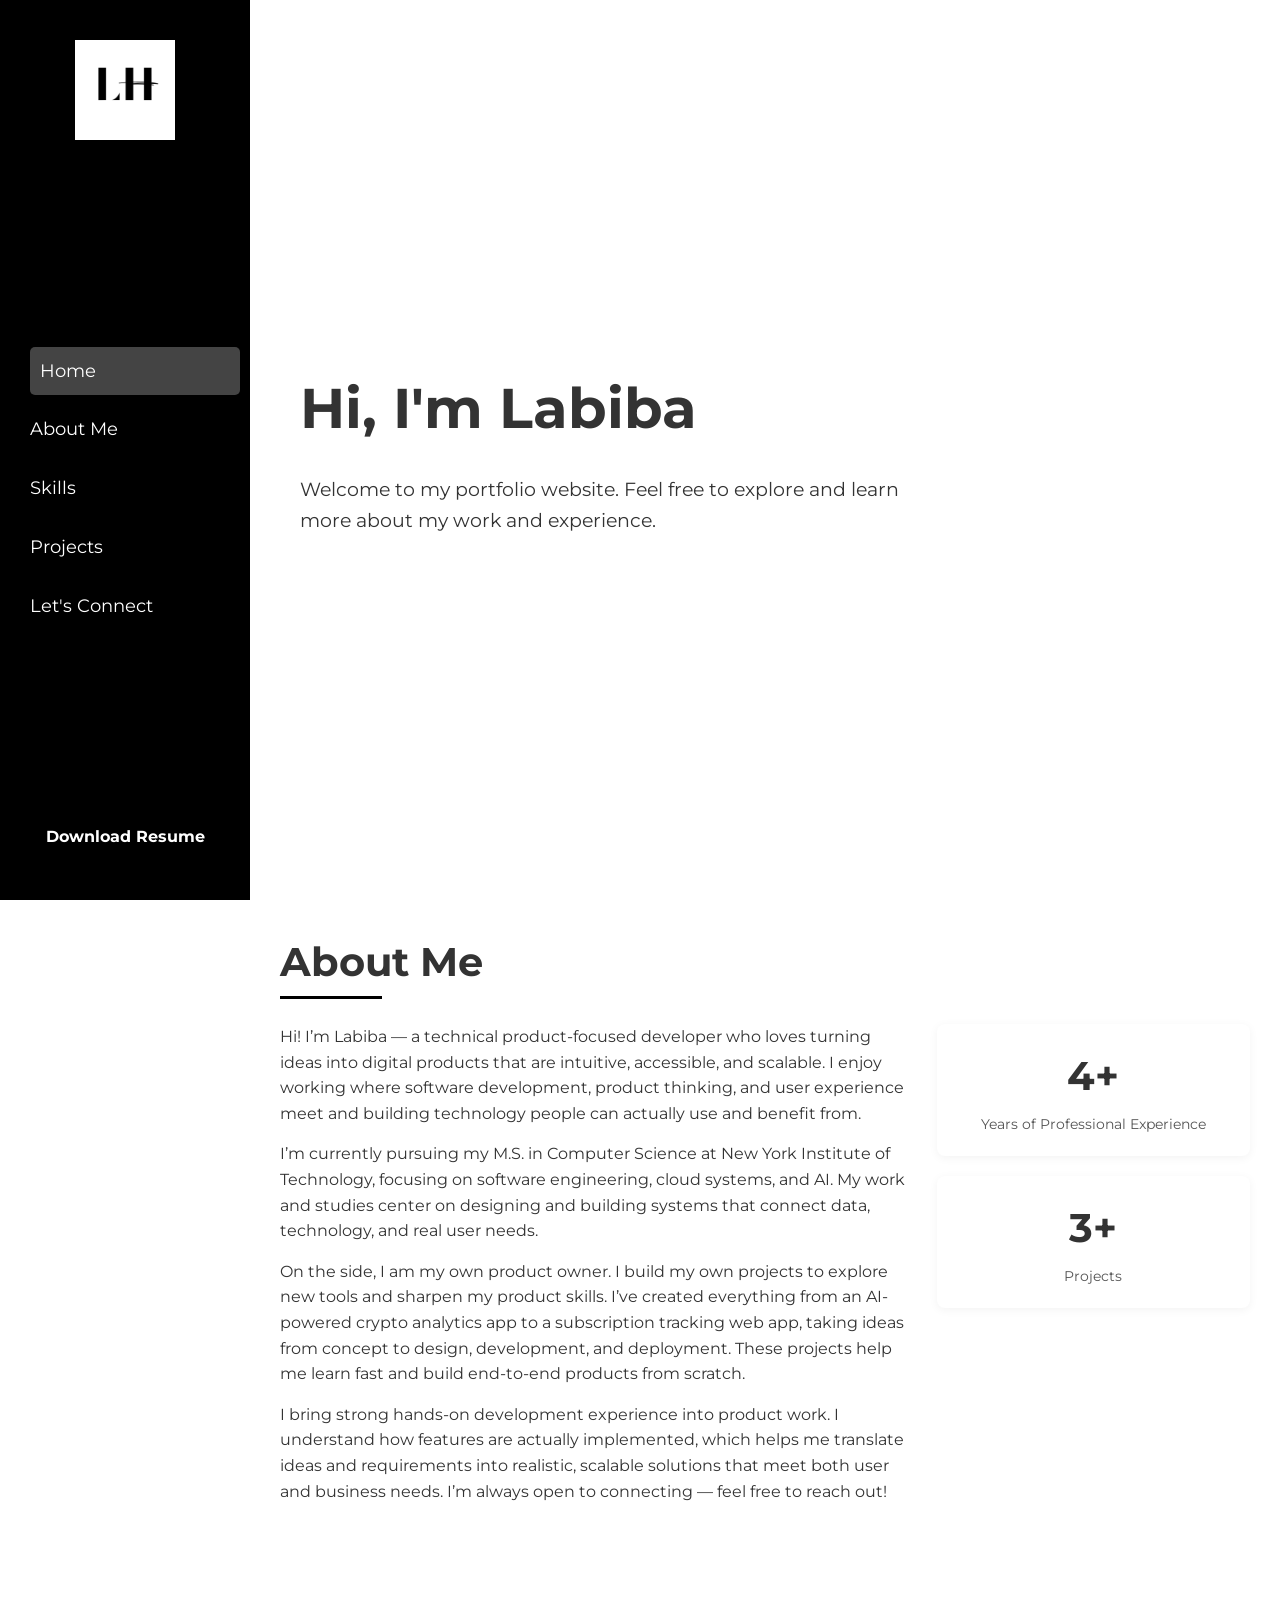
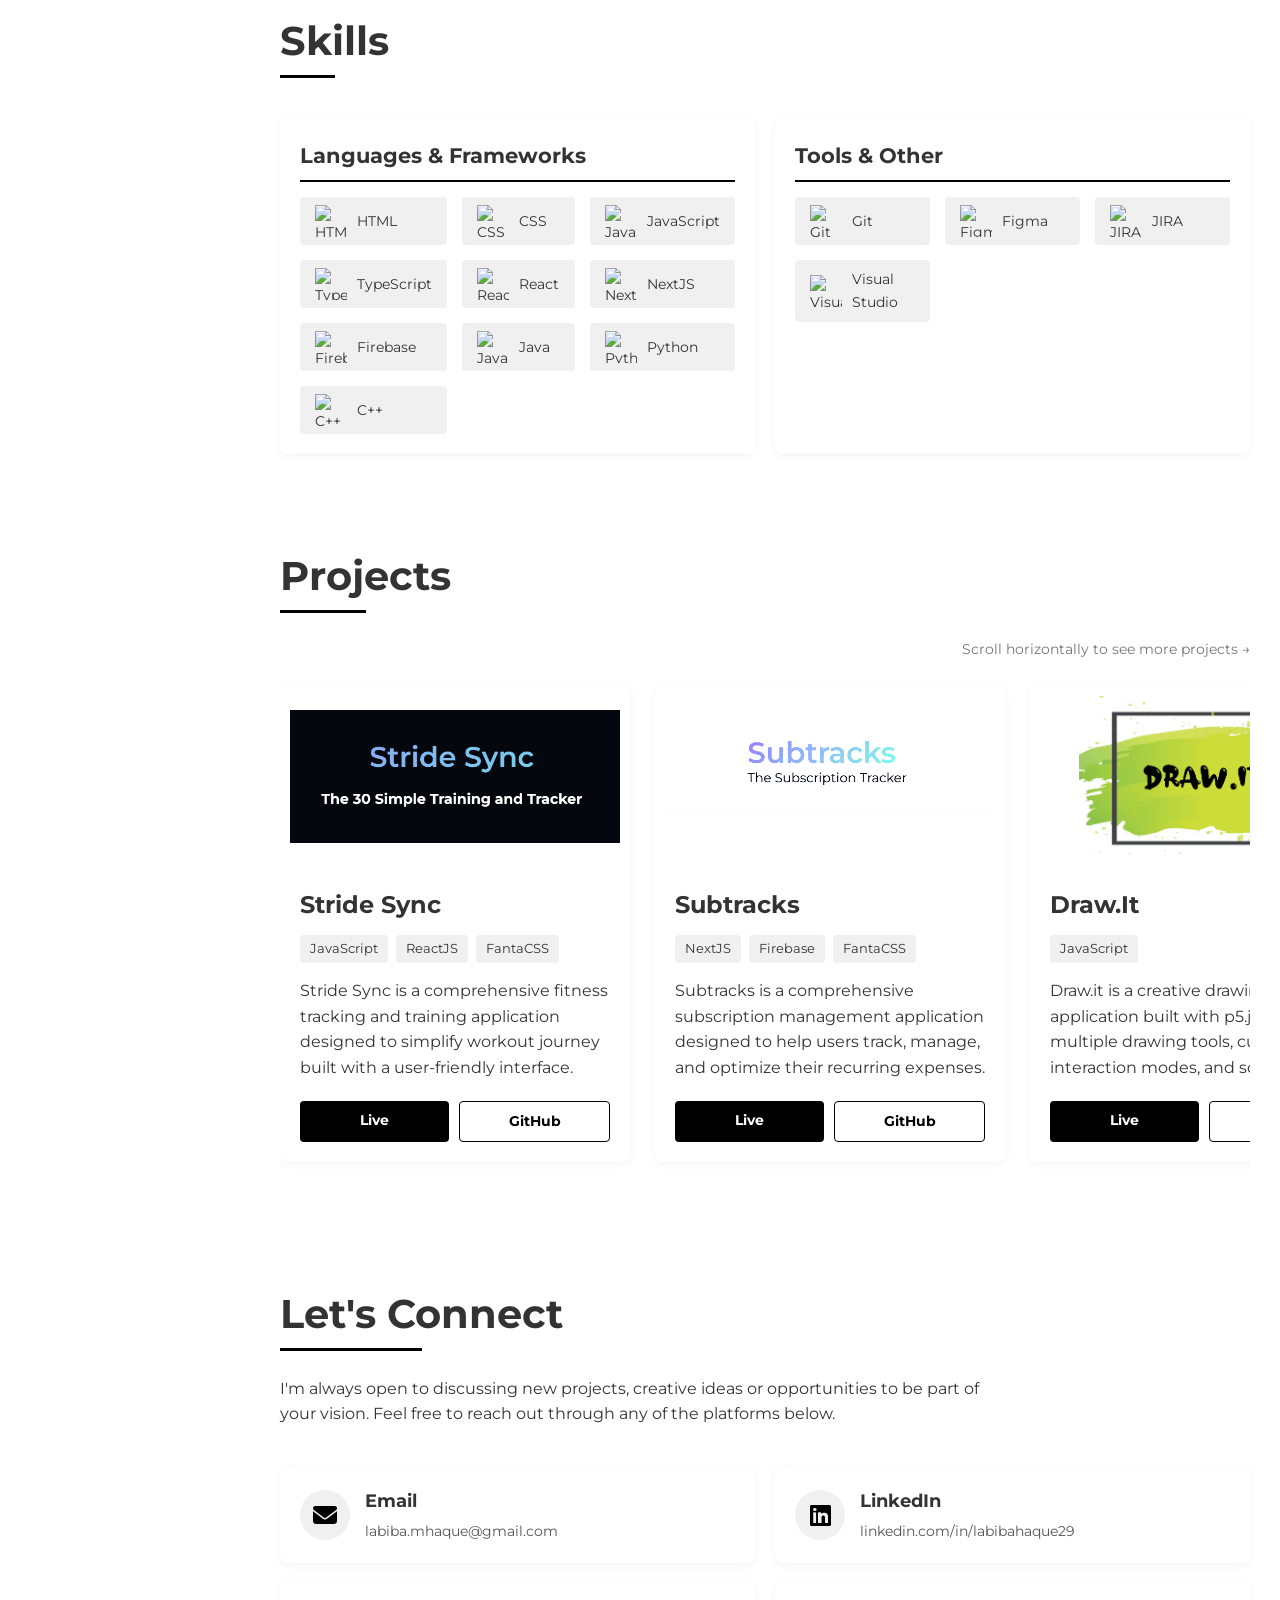
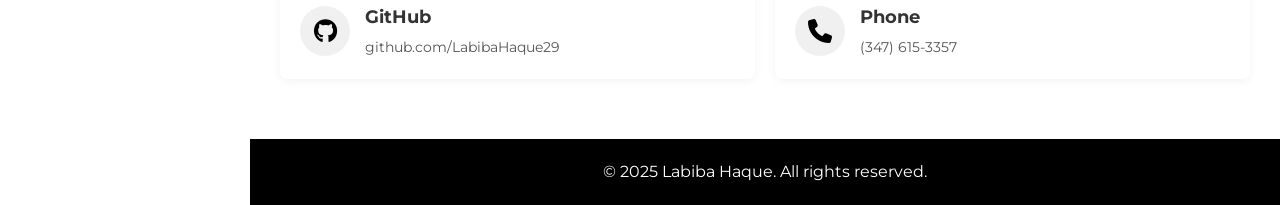
==== index.html @ 918498fb "Updated the resume, and about me section" ====
<!DOCTYPE html>
<html lang="en">
<head>
    <meta charset="UTF-8">
    <meta name="viewport" content="width=device-width, initial-scale=1.0">
    <title>Labiba Haque - Portfolio</title>
    <link rel="icon" href="public/L.png" type="image/x-icon">
    <link rel="stylesheet" href="style.css">
    <link rel="stylesheet" href="https://cdnjs.cloudflare.com/ajax/libs/font-awesome/6.4.0/css/all.min.css">
</head>
<body>
    

    <div class="menu-toggle">
        <i class="fas fa-bars"></i>
    </div>

<!-- Navbar -->

    <nav class="sidebar">
        <div class="logo-container">
        <a href="#home" class="active">
        <img src="public/L.png" alt="Labiba Haque Logo" class="logo"></a>
    </div>
        <ul class="nav-links">
            <li><a href="#home" class="active">Home</a></li>
            <li><a href="#about">About Me</a></li>
            <li><a href="#skills">Skills</a></li>
            <li><a href="#projects">Projects</a></li>
            <li><a href="#connect">Let's Connect</a></li>
        </ul>
        <div class="resume-download sidebar-download">
            <a href="/public/Labiba_Haque(4+years).pdf" class="download-button" download>Download Resume</a>
        </div>
    </nav>
    
    <div class="main-content">
        <section id="home" class="welcome-section">
            <h1 id="welcome-text">Hi, I'm Labiba</h1>
            <p>Welcome to my portfolio website. Feel free to explore and learn more about my work and experience.</p>
        </section>
        
<!-- About me -->

        <section id="about" class="content-section">
            <h2>About Me</h2>
            <div class="about-container">
                <div class="about-text">
                    <p>Hi! I’m Labiba — a technical product-focused developer who loves turning ideas into digital products that are intuitive, accessible, and scalable. I enjoy working where software development, product thinking, and user experience meet and building technology people can actually use and benefit from.</p>
                    
                    <p>I’m currently pursuing my M.S. in Computer Science at New York Institute of Technology, focusing on software engineering, cloud systems, and AI. My work and studies center on designing and building systems that connect data, technology, and real user needs.</p>
                    
                    <p>On the side, I am my own product owner. I build my own projects to explore new tools and sharpen my product skills. I’ve created everything from an AI-powered crypto analytics app to a subscription tracking web app, taking ideas from concept to design, development, and deployment. These projects help me learn fast and build end-to-end products from scratch.</p>
                    
                    <p>I bring strong hands-on development experience into product work. I understand how features are actually implemented, which helps me translate ideas and requirements into realistic, scalable solutions that meet both user and business needs. I’m always open to connecting — feel free to reach out!</p>
                </div>
                <div class="about-highlights">
                    <div class="highlight-item">
                        <div class="highlight-number">4+</div>
                        <div class="highlight-text">Years of Professional Experience</div>
                    </div>

                    <div class="highlight-item">
                        <div class="highlight-number">3+</div>
                        <div class="highlight-text">Projects</div>
                    </div>
                </div>
            </div>
        </section>

<!-- Skills -->

        <section id="skills" class="content-section">
                <h2>Skills</h2>
                <div class="skills-container">
                <div class="skills-grid">
                        <div class="skill-category">
                            <h3>Languages & Frameworks</h3>
                            <ul class="skills-list"></ul>
                        </div>

                        <div class="skill-category">
                            <h3>Tools & Other</h3>
                            <ul class="skills-list"></ul>
                        </div>
                </div>
                </div>
        </section>


<!-- Projects -->


        <section id="projects" class="content-section">
            <h2>Projects</h2>
            <div class="project-scroll-hint">Scroll horizontally to see more projects →</div>
            <div class="projects-grid">



                <!-- Stride Sync -->
                <div class="project-card">
                    <div class="project-image">
                        <img src="public/stridesynclogo.png" alt="Stride Sync project thumbnail">
                    </div>
                    <div class="project-content">
                        <h3 class="project-title">Stride Sync</h3>
                        <div class="tech-list">
                            <span class="tech-tag">JavaScript</span>
                            <span class="tech-tag">ReactJS</span>
                            <span class="tech-tag">FantaCSS</span>
                        </div>
                        <p class="project-description">Stride Sync is a comprehensive fitness tracking and training application designed to simplify workout journey built with a user-friendly interface.</p>
                        <div class="project-links">
                            <a href="https://stridesync.netlify.app" target="_blank" class="btn btn-primary">Live</a>
                            <a href="https://github.com/LabibaHaque29/Stride-Sync" target="_blank" class="btn btn-secondary">GitHub</a>
                        </div>
                    </div>
                </div>

                <!-- Expenny -->
                <div class="project-card">
                    <div class="project-image">
                        <img src="public/subtracks.png" alt="Subtracks project thumbnail">
                    </div>
                    <div class="project-content">
                       
                        <h3 class="project-title">Subtracks</h3>
                        <div class="tech-list">
                            <span class="tech-tag">NextJS</span>
                            <span class="tech-tag">Firebase</span>
                            <span class="tech-tag">FantaCSS</span>
                        </div>
                        <p class="project-description">Subtracks is a comprehensive subscription management application designed to help users track, manage, and optimize their recurring expenses. </p>
                        <div class="project-links">
                            <a href="https://subtracks.netlify.app" target="_blank" class="btn btn-primary">Live</a>
                            <a href="https://github.com/LabibaHaque29/Subtracks" target="_blank" class="btn btn-secondary">GitHub</a>
                        </div>
                    </div>
                </div>


                <!-- Draw It -->

                <div class="project-card">
                    <div class="project-image">
                        <img src="public/drawit.png" alt="Draw.it project thumbnail">
                    </div>
                    <div class="project-content">
                        <h3 class="project-title">Draw.It</h3>
                        <div class="tech-list">
                            <span class="tech-tag">JavaScript</span>
                        </div>
                        <p class="project-description">Draw.it is a creative drawing application built with p5.js. It features multiple drawing tools, custom interaction modes, and sound effects.</p>
                        <div class="project-links">
                            <a href="https://drawit01.netlify.app" target="_blank" class="btn btn-primary">Live</a>
                            <a href="https://github.com/LabibaHaque29/Drawit" target="_blank" class="btn btn-secondary">GitHub</a>
                        </div>
                    </div>
                </div>

            </div>
        </section>
        
<!-- Let's Connect -->
        
        <section id="connect" class="content-section">
            <h2>Let's Connect</h2>
            <div class="connect-container">
                <div class="connect-text">
                    <p>I'm always open to discussing new projects, creative ideas or opportunities to be part of your vision. Feel free to reach out through any of the platforms below.</p>
                </div>
                <div class="connect-grid">
                    <a href="mailto:labiba.mhaque@gmail.com" class="connect-card">
                        <div class="connect-icon"><i class="fas fa-envelope"></i></div>
                        <div class="connect-info">
                            <h3>Email</h3>
                            <p>labiba.mhaque@gmail.com</p>
                        </div>
                    </a>
                    <a href="https://www.linkedin.com/in/labibahaque29/" target="_blank" class="connect-card">
                        <div class="connect-icon"><i class="fab fa-linkedin"></i></div>
                        <div class="connect-info">
                            <h3>LinkedIn</h3>
                            <p>linkedin.com/in/labibahaque29</p>
                        </div>
                    </a>
                    <a href="https://github.com/LabibaHaque29" target="_blank" class="connect-card">
                        <div class="connect-icon"><i class="fab fa-github"></i></div>
                        <div class="connect-info">
                            <h3>GitHub</h3>
                            <p>github.com/LabibaHaque29</p>
                        </div>
                    </a>
                    <a href="tel:+3476153357" class="connect-card">
                        <div class="connect-icon"><i class="fas fa-phone"></i></div>
                        <div class="connect-info">
                            <h3>Phone</h3>
                            <p>(347) 615-3357</p>
                        </div>
                    </a>
                </div>
            </div>
        </section>

<!-- Footer -->

        <footer class="footer">
            <p>&copy; 2025 Labiba Haque. All rights reserved.</p>
        </footer>
    </div>

    <script src="script.js"></script>
    <script src="skills.js"></script>
   

</body>
</html>
---- style.css ----
@import url('https://fonts.googleapis.com/css2?family=Montserrat:ital,wght@0,100..900;1,100..900&family=Open+Sans:ital,wght@0,300..800;1,300..800&display=swap');
* {
    margin: 0;
    padding: 0;
    box-sizing: border-box;
    font-family: Montserrat, sans-serif;
}

:root {
    --primary-color: #000;
    --accent-color: #444;
    --text-color: #333;
    --light-gray: #f0f0f0;
    --box-shadow: 0 2px 10px rgba(0, 0, 0, 0.05);
    --transition: all 0.3s ease;
    --border-radius: 8px;
    --section-padding: 30px;
    --card-padding: 20px;
}

.logo-container {
    display: flex;
    justify-content: center;
    padding: 20px 0;
}

.logo {
    max-width: 100px;
    height: auto;
}

body {
    display: flex;
    overflow-x: hidden;
    color: var(--text-color);
    line-height: 1.6;
}

.menu-toggle {
    position: fixed;
    top: 20px;
    right: 20px;
    font-size: 24px;
    background: var(--primary-color);
    color: white;
    width: 40px;
    height: 40px;
    border-radius: 50%;
    display: flex;
    align-items: center;
    justify-content: center;
    cursor: pointer;
    z-index: 1001;
    display: none;
}

.sidebar {
    width: 250px;
    height: 100vh;
    background-color: var(--primary-color);
    color: white;
    position: fixed;
    top: 0;
    left: 0;
    padding: 20px;
    z-index: 1000;
    transition: transform 0.3s ease;
    display: flex;
    flex-direction: column;
    justify-content: space-between;
}

.sidebar-download {
    margin-top: auto;
    padding: 20px 0;
}

.nav-links {
    list-style: none;
    margin-top: 50px;
}

.nav-links li {
    margin-bottom: 10px;
}

.nav-links a {
    color: white;
    text-decoration: none !important;
    font-size: 18px;
    display: block;
    padding: 10px;
    border-radius: 5px;
    transition: var(--transition);
}

.nav-links a:hover,
.nav-links a.active {
    background-color: var(--accent-color);
    transform: translateX(10px);
}

.main-content {
    margin-left: 250px;
    width: calc(100% - 250px);
    transition: margin-left 0.3s ease, width 0.3s ease;
}

.welcome-section {
    min-height: 100vh;
    display: flex;
    flex-direction: column;
    justify-content: center;
    padding: 0 50px;
}

.welcome-section h1 {
    font-size: 3.5rem;
    margin-bottom: 20px;
    opacity: 0;
    transform: translateY(20px);
    animation: fadeInUp 1s ease forwards;
}

.welcome-section p {
    font-size: 1.2rem;
    line-height: 1.6;
    opacity: 0;
    transform: translateY(20px);
    animation: fadeInUp 1s ease forwards 0.3s;
    max-width: 600px;
}

.content-section {
    min-height: auto;
    padding: var(--section-padding);
    margin-bottom: 30px;
}

.content-section h2 {
    font-size: 2.5rem;
    margin-bottom: 30px;
    position: relative;
    display: inline-block;
}

.content-section h2:after {
    content: '';
    position: absolute;
    width: 50%;
    height: 3px;
    background-color: var(--primary-color);
    bottom: -5px;
    left: 0;
}

/* Skills Section */
.skills-container {
    margin-top: 1rem;
}

.skills-grid {
    display: grid;
    grid-template-columns: repeat(2, 1fr);
    gap: 20px;
}

.skill-category {
    background-color: white;
    border-radius: var(--border-radius);
    box-shadow: var(--box-shadow);
    padding: var(--card-padding);
}

.skill-category h3 {
    font-size: 1.3rem;
    margin-bottom: 15px;
    border-bottom: 2px solid var(--primary-color);
    padding-bottom: 8px;
}

.skills-list {
    list-style: none;
    display: flex;
    flex-wrap: wrap;
    gap: 10px;
}

.skills-list li {
    padding: 8px 15px;
    background-color: var(--light-gray);
    border-radius: 4px;
    font-size: 0.9rem;
    transition: var(--transition);
}

.skills-list li:hover {
    background-color: #e0e0e0;
    transform: translateY(-2px);
}

/* About Section */
.about-container {
    display: flex;
    gap: 30px;
}

.about-text {
    flex: 2;
}

.about-text p {
    margin-bottom: 15px;
}

.about-highlights {
    flex: 1;
    display: flex;
    flex-direction: column;
    gap: 20px;
}

.highlight-item {
    background-color: white;
    border-radius: var(--border-radius);
    padding: 20px;
    text-align: center;
    box-shadow: var(--box-shadow);
    transition: var(--transition);
}

.highlight-item:hover {
    transform: translateY(-5px);
}

.highlight-number {
    font-size: 2.5rem;
    font-weight: bold;
    margin-bottom: 5px;
}

.highlight-text {
    font-size: 0.9rem;
    color: #555;
}

/* Projects Section */

.project-scroll-hint {
    margin-bottom: 15px;
    font-size: 0.9rem;
    color: #777;
    text-align: right;
}

.projects-grid {
    display: flex;
    flex-direction: row;
    gap: 25px;
    overflow-x: auto;
    padding: 10px 0 30px 0;
    scroll-padding: 20px;
    scroll-snap-type: x mandatory;
    -webkit-overflow-scrolling: touch;
}

.projects-grid::-webkit-scrollbar {
    height: 8px;
}

.projects-grid::-webkit-scrollbar-thumb {
    background-color: rgba(0, 0, 0, 0.2);
    border-radius: 10px;
}

.projects-grid::-webkit-scrollbar-track {
    background: rgba(0, 0, 0, 0.05);
}

.project-card {
    flex: 0 0 350px;
    min-width: 350px;
    display: flex;
    flex-direction: column;
    background-color: white;
    border-radius: var(--border-radius);
    overflow: hidden;
    box-shadow: var(--box-shadow);
    transition: var(--transition);
    scroll-snap-align: start;
}

.project-card:hover {
    transform: translateY(-5px);
    box-shadow: 0 5px 15px rgba(0, 0, 0, 0.1);
}

.project-image {
    width: 100%;
    height: 180px;
    overflow: hidden;
}

.project-image img {
    width: 100%;
    height: 100%;
    object-fit: contain;
    background-color: #ffffff;
    transition: var(--transition);
    padding: 10px;
}

.project-card:hover .project-image img {
    transform: scale(1.05);
}

.project-content {
    padding: 20px;
    display: flex;
    flex-direction: column;
    flex-grow: 1;
}

.project-date {
    font-size: 0.8rem;
    color: #777;
    margin-bottom: 10px;
}

.project-title {
    font-size: 1.5rem;
    margin-bottom: 10px;
}

.tech-list {
    display: flex;
    flex-wrap: wrap;
    gap: 8px;
    margin-bottom: 15px;
}

.tech-tag {
    padding: 4px 10px;
    background-color: var(--light-gray);
    border-radius: 4px;
    font-size: 0.8rem;
}

.project-description {
    margin-bottom: 20px;
    flex-grow: 1;
}

.project-links {
    display: flex;
    gap: 10px;
    margin-top: auto;
}

.btn {
    padding: 8px 15px;
    border-radius: 4px;
    text-decoration: none;
    font-weight: bold;
    font-size: 0.9rem;
    transition: var(--transition);
    text-align: center;
    flex: 1;
}

.btn-primary {
    background-color: var(--primary-color);
    color: white;
}

.btn-primary:hover {
    background-color: #333;
}

.btn-secondary {
    background-color: transparent;
    color: var(--primary-color);
    border: 1px solid var(--primary-color);
}

.btn-secondary:hover {
    background-color: var(--light-gray);
}

/*Resume Download*/

.resume-download {
    text-align: center;
    margin-top: 25px;
}

.download-button {
    display: inline-block;
    background-color: var(--primary-color);
    color: white;
    padding: 10px 20px;
    border-radius: 4px;
    text-decoration: none;
    font-weight: bold;
    transition: var(--transition);
}

.download-button:hover {
    background-color: #333;
    transform: translateY(-2px);
}

/* Connect Section */

.connect-container {
    display: flex;
    flex-direction: column;
    gap: 30px;
}

.connect-text {
    max-width: 700px;
    margin-bottom: 10px;
}

.connect-grid {
    display: grid;
    grid-template-columns: repeat(2, 1fr);
    gap: 20px;
}

.connect-card {
    display: flex;
    align-items: center;
    background-color: white;
    border-radius: var(--border-radius);
    padding: 20px;
    box-shadow: var(--box-shadow);
    transition: var(--transition);
    text-decoration: none;
    color: var(--text-color);
}

.connect-card:hover {
    transform: translateY(-5px);
    box-shadow: 0 5px 15px rgba(0, 0, 0, 0.1);
}

.connect-icon {
    width: 50px;
    height: 50px;
    background-color: var(--light-gray);
    border-radius: 50%;
    display: flex;
    align-items: center;
    justify-content: center;
    margin-right: 15px;
    font-size: 1.5rem;
    color: var(--primary-color);
}

.connect-info h3 {
    font-size: 1.1rem;
    margin-bottom: 5px;
}

.connect-info p {
    font-size: 0.9rem;
    color: #555;
}

/* Footer */
.footer {
    background-color: var(--primary-color);
    color: white;
    text-align: center;
    padding: 20px;
    margin-top: 20px;
}

/* Mobile version styles */
.mobile-only {
    display: none;
}

@keyframes fadeInUp {
    to {
        opacity: 1;
        transform: translateY(0);
    }
}

/* Media Queries */
@media screen and (max-width: 1024px) {
    .welcome-section h1 {
        font-size: 3rem;
    }

    .project-card {
        flex: 0 0 300px;
        min-width: 300px;
    }
}

@media screen and (max-width: 768px) {
    .menu-toggle {
        display: flex;
    }

    .sidebar {
        transform: translateX(-100%);
        width: 100%;
        height: auto;
        position: fixed;
        top: 0;
        left: 0;
        padding: 15px;
        box-shadow: 0 2px 10px rgba(0, 0, 0, 0.1);
    }

    .sidebar.active {
        transform: translateX(0);
    }

    .nav-links {
        display: flex;
        flex-direction: column;
        align-items: center;
        margin-top: 20px;
    }

    .nav-links li {
        margin-bottom: 10px;
        width: 100%;
        text-align: center;
    }

    .main-content {
        margin-left: 0;
        width: 100%;
        padding: 15px;
        padding-top: 60px;
        /* Space for the toggle button */
    }

    .content-section {
        padding: 20px 15px;
    }

    .welcome-section {
        padding: 20px;
    }

    .welcome-section h1 {
        font-size: 2.5rem;
    }

    .content-section h2 {
        font-size: 2rem;
    }

    .about-container {
        flex-direction: column;
    }

    .about-highlights {
        flex-direction: row;
    }

    .skills-grid {
        grid-template-columns: 1fr;
    }

    .project-card {
        flex: 0 0 280px;
        min-width: 280px;
    }

    .mobile-only {
        display: block;
    }

    .sidebar-download {
        display: none;
    }

    .resume-item-header {
        flex-direction: column;
    }

    .resume-item-location {
        margin-top: 5px;
    }

    .connect-grid {
        grid-template-columns: 1fr;
    }
}

/* Skills Section Styling */
.skills-list {
  display: grid;
  grid-template-columns: repeat(3, 1fr);
  gap: 15px;
  padding: 0;
  margin: 0;
  list-style: none;
}

.skill-item {
  display: flex;
  align-items: center;
  padding: 12px;
  background-color: #f5f5f5;
  border-radius: 8px;
  transition: all 0.3s ease;
}

.skill-item:hover {
  transform: translateY(-2px);
  box-shadow: 0 4px 8px rgba(0,0,0,0.1);
}

.skill-icon {
  width: 32px;
  height: 32px;
  margin-right: 10px;
}

@media (max-width: 768px) {
  .skills-list {
    grid-template-columns: repeat(2, 1fr);
  }
}

@media (max-width: 480px) {
  .skills-list {
    grid-template-columns: 1fr;
  }
}

@media screen and (max-width: 480px) {
    .welcome-section h1 {
        font-size: 2rem;
    }

    .content-section h2 {
        font-size: 1.8rem;
    }

    .project-card {
        flex: 0 0 260px;
        min-width: 260px;
    }

    .resume-container {
        padding: 15px;
    }

    .resume-header h3 {
        font-size: 1.5rem;
    }

    .contact-info {
        flex-direction: column;
        gap: 8px;
    }
}
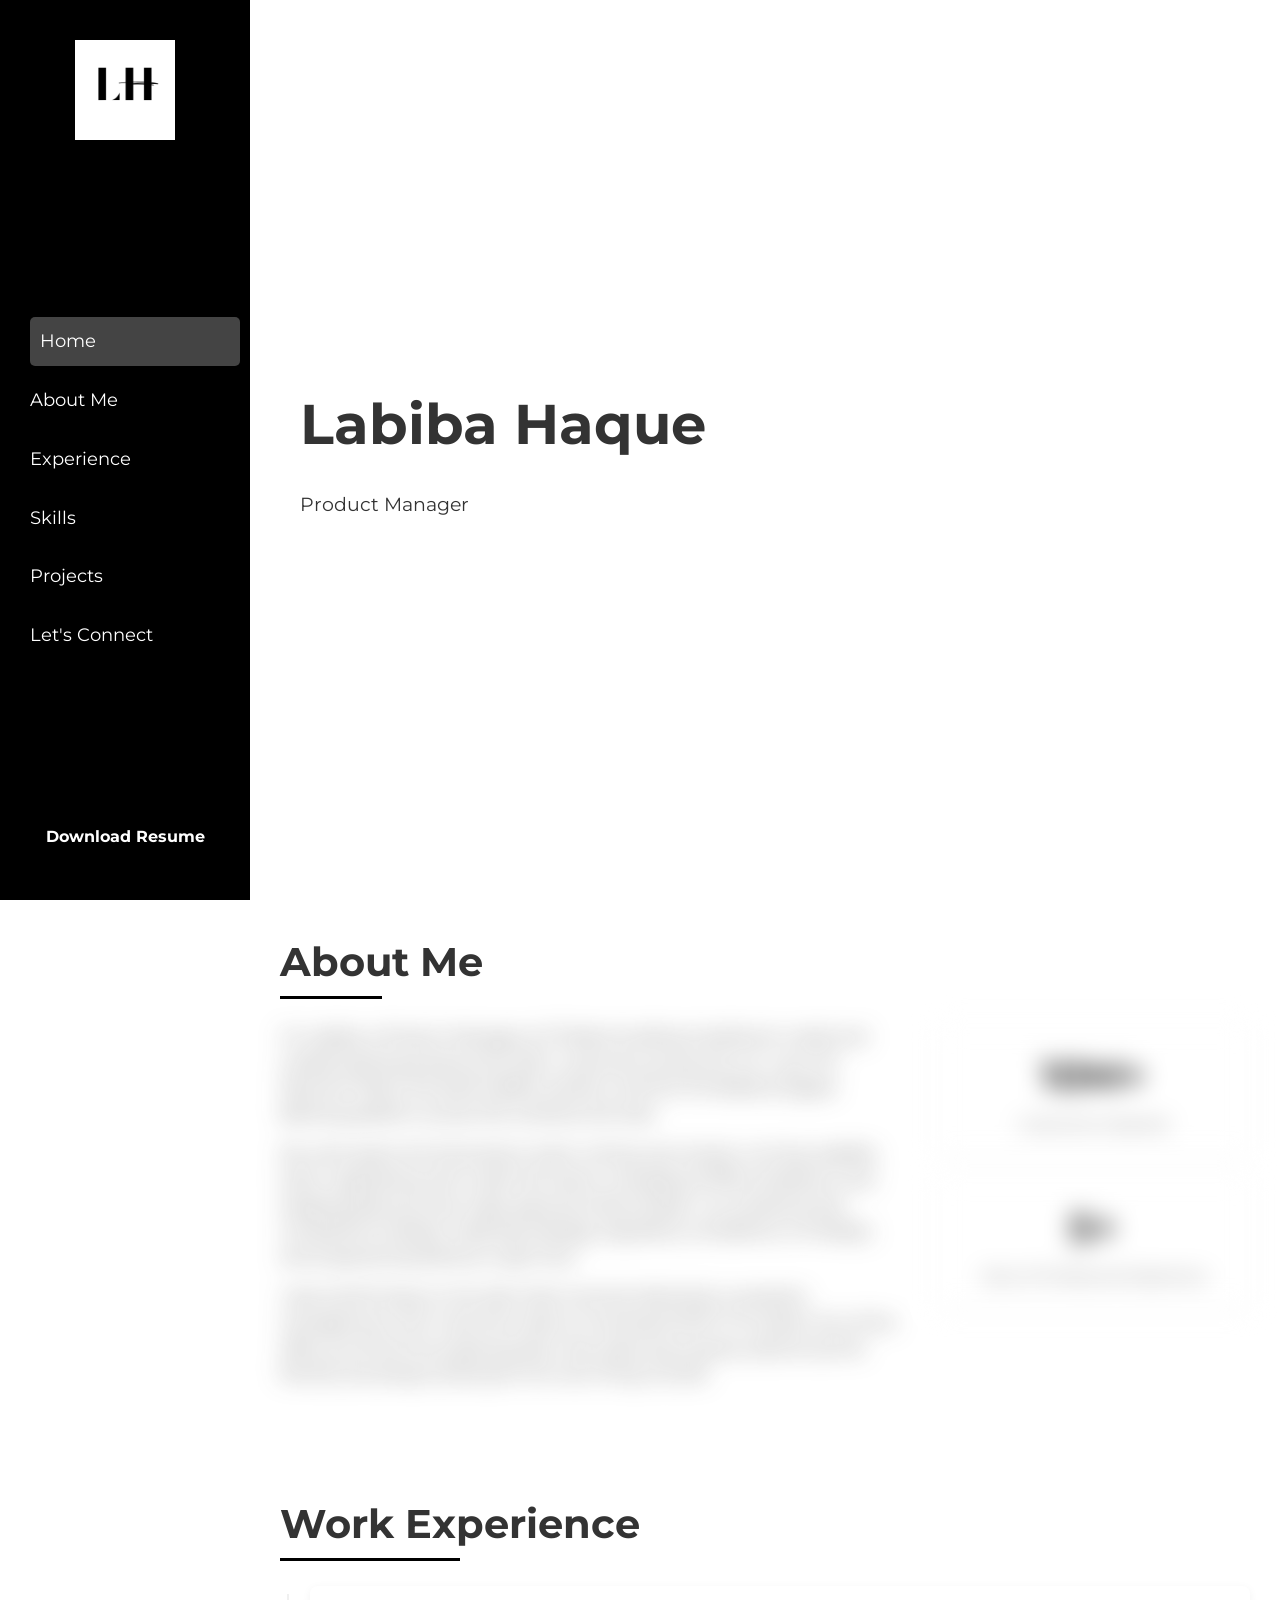
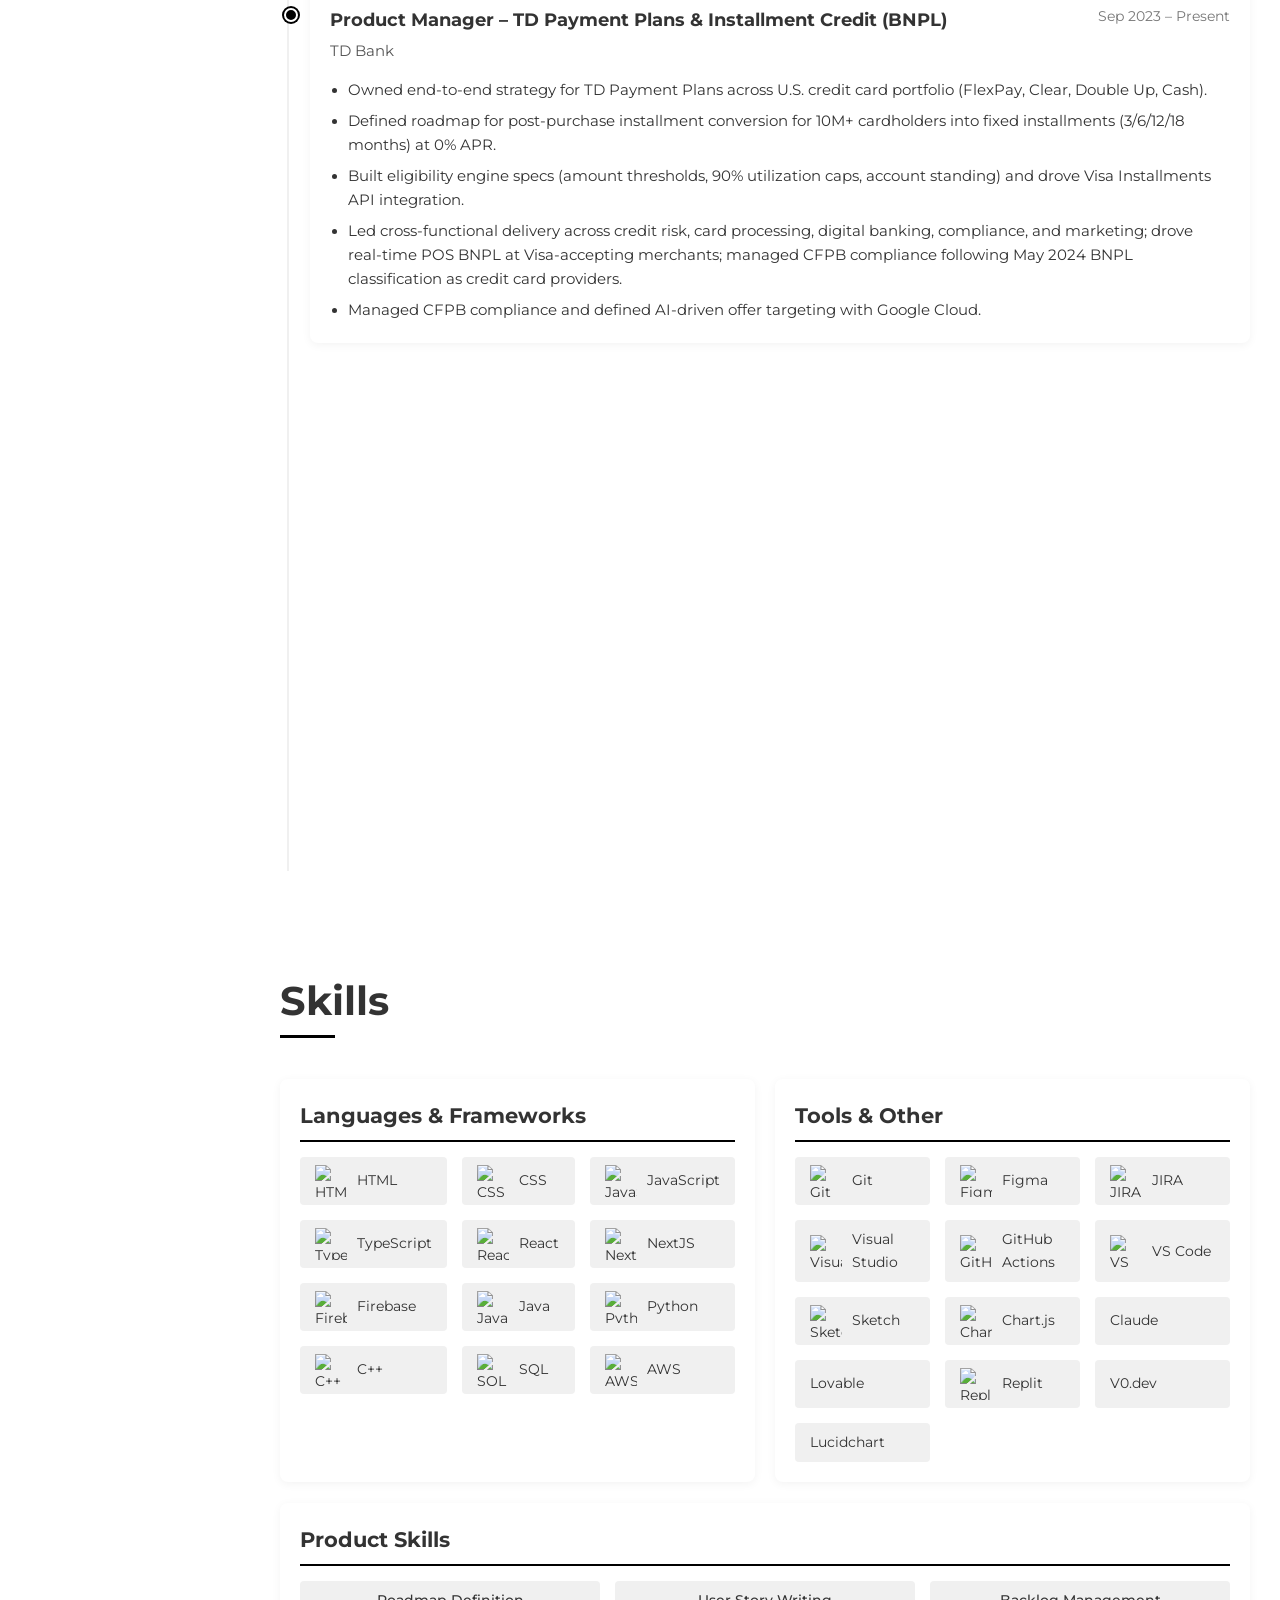
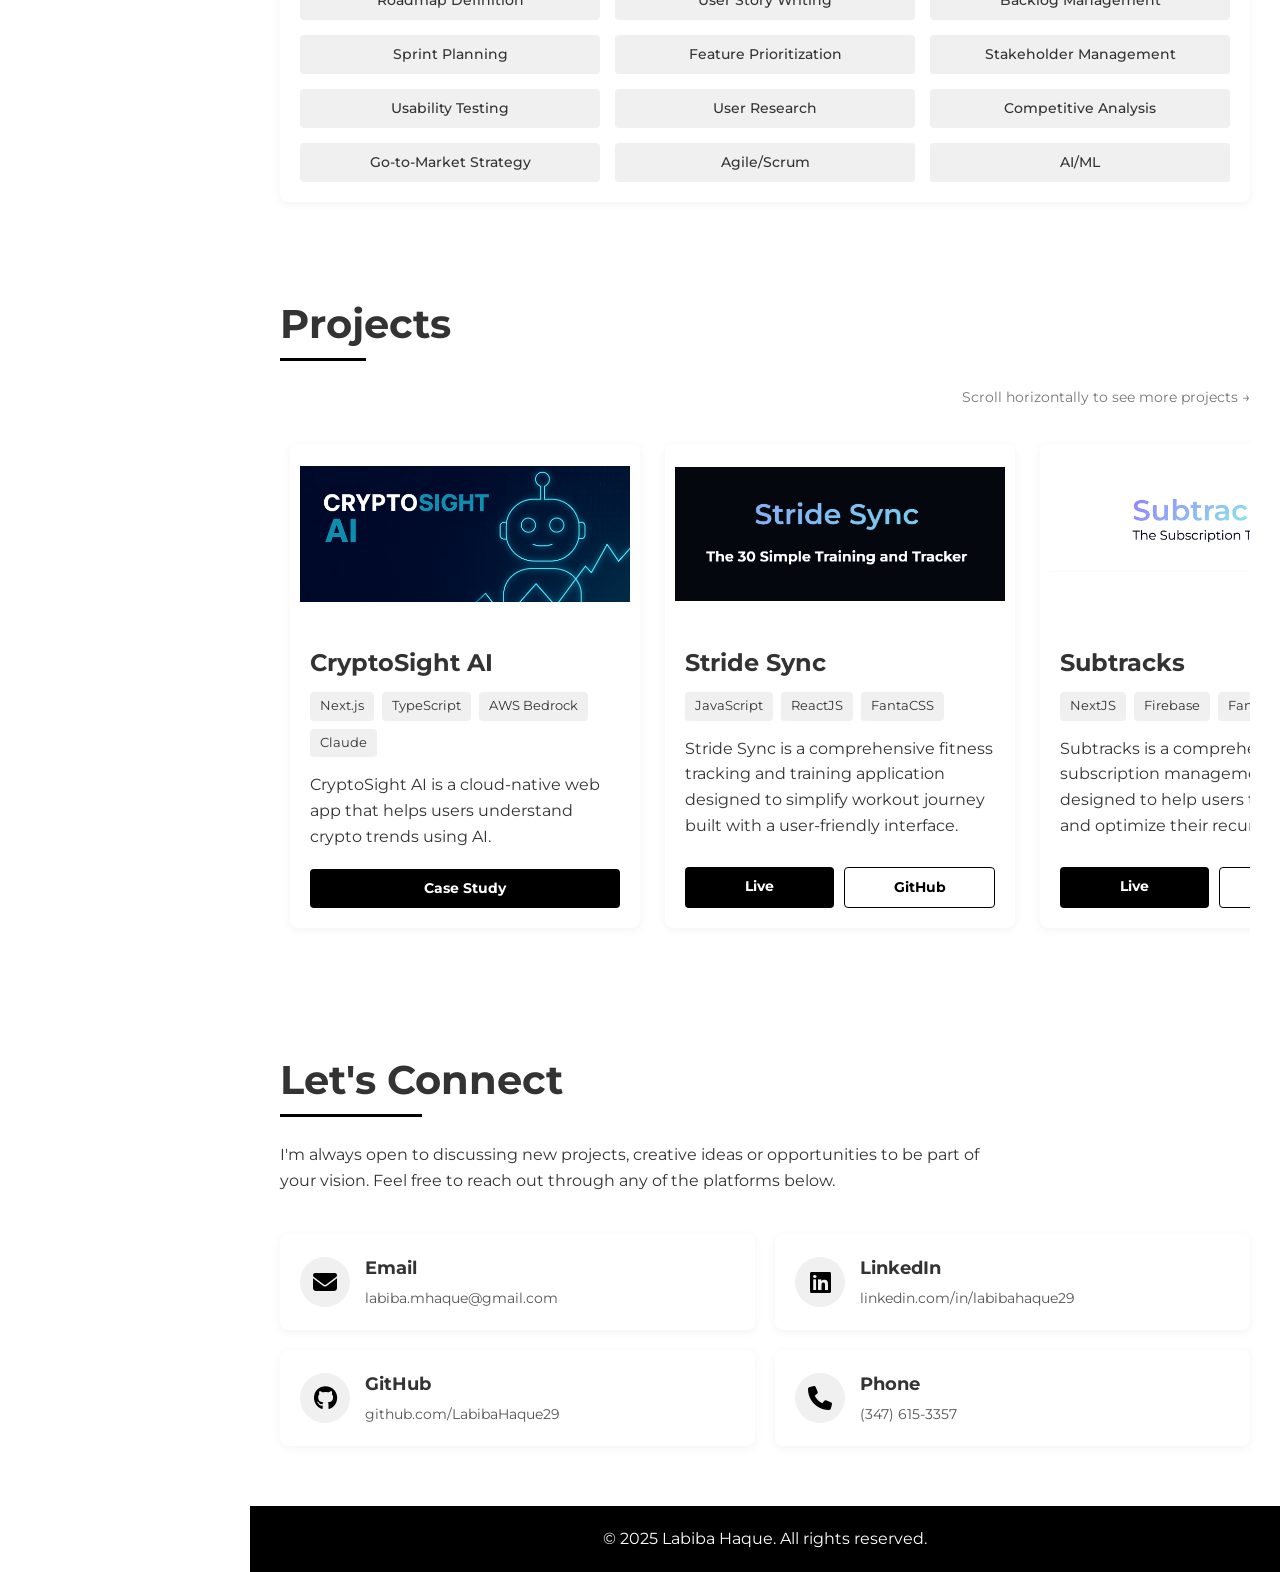
==== commit 56f21d98: "Added animation, work experience, updated resume, and added a new project to the portfolio.." ====
--- a/index.html
+++ b/index.html
@@ -20,24 +20,25 @@
     <nav class="sidebar">
         <div class="logo-container">
         <a href="#home" class="active">
-        <img src="public/L.png" alt="Labiba Haque Logo" class="logo"></a>
+        <img src="public/L.png" alt="Labiba Haque Logo" class="logo" width="100" height="100" decoding="async"></a>
     </div>
         <ul class="nav-links">
             <li><a href="#home" class="active">Home</a></li>
             <li><a href="#about">About Me</a></li>
+            <li><a href="#experience">Experience</a></li>
             <li><a href="#skills">Skills</a></li>
             <li><a href="#projects">Projects</a></li>
             <li><a href="#connect">Let's Connect</a></li>
         </ul>
         <div class="resume-download sidebar-download">
-            <a href="/public/Labiba_Haque(4+years).pdf" class="download-button" download>Download Resume</a>
+            <a href="/public/Labiba_Haque_PM(5+years).pdf" class="download-button" download>Download Resume</a>
         </div>
     </nav>
     
     <div class="main-content">
         <section id="home" class="welcome-section">
-            <h1 id="welcome-text">Hi, I'm Labiba</h1>
-            <p>Welcome to my portfolio website. Feel free to explore and learn more about my work and experience.</p>
+            <h1 id="welcome-text">Labiba Haque</h1>
+            <p>Product Manager</p>
         </section>
         
 <!-- About me -->
@@ -46,25 +47,91 @@
             <h2>About Me</h2>
             <div class="about-container">
                 <div class="about-text">
-                    <p>Hi! I’m Labiba — a technical product-focused developer who loves turning ideas into digital products that are intuitive, accessible, and scalable. I enjoy working where software development, product thinking, and user experience meet and building technology people can actually use and benefit from.</p>
-                    
-                    <p>I’m currently pursuing my M.S. in Computer Science at New York Institute of Technology, focusing on software engineering, cloud systems, and AI. My work and studies center on designing and building systems that connect data, technology, and real user needs.</p>
-                    
-                    <p>On the side, I am my own product owner. I build my own projects to explore new tools and sharpen my product skills. I’ve created everything from an AI-powered crypto analytics app to a subscription tracking web app, taking ideas from concept to design, development, and deployment. These projects help me learn fast and build end-to-end products from scratch.</p>
-                    
-                    <p>I bring strong hands-on development experience into product work. I understand how features are actually implemented, which helps me translate ideas and requirements into realistic, scalable solutions that meet both user and business needs. I’m always open to connecting — feel free to reach out!</p>
+                    <p>I’m Labiba, a Product Manager at TD Bank building installment credit and mobile banking products for 10M+ customers across the U.S. I own TD Payment Plans, the bank’s BNPL product, and the TD Mobile &amp; Digital Banking platform across iOS, Android, and web.</p>
+
+                    <p>My work spans the full product stack: writing user stories, running usability tests, negotiating with credit risk teams, managing CFPB compliance, and shipping features that make payments feel simpler. I’ve worked across competitive analysis, roadmap strategy, regulatory compliance, UX design, and engineering delivery to get here.</p>
+
+                    <p>I also build things on the side. Most recently Maintainly, a property management tool I took from idea to monetized MVP in 10 weeks. Out of the office you’ll find me exploring New York, planning mystery adventures for friends, and always looking for the next thing to build.</p>
                 </div>
                 <div class="about-highlights">
                     <div class="highlight-item">
-                        <div class="highlight-number">4+</div>
+                        <div class="highlight-number">10M+</div>
+                        <div class="highlight-text">Customers Impacted</div>
+                    </div>
+
+                    <div class="highlight-item">
+                        <div class="highlight-number">5+</div>
                         <div class="highlight-text">Years of Professional Experience</div>
                     </div>
-
-                    <div class="highlight-item">
-                        <div class="highlight-number">3+</div>
-                        <div class="highlight-text">Projects</div>
-                    </div>
-                </div>
+                </div>
+            </div>
+        </section>
+<!-- Work Experience -->
+
+        <section id="experience" class="content-section">
+            <h2>Work Experience</h2>
+            <div class="experience-timeline">
+
+                <div class="experience-item">
+                    <div class="experience-dot"></div>
+                    <div class="experience-card">
+                        <div class="experience-header">
+                            <div class="experience-title-group">
+                                <h3 class="experience-role">Product Manager – TD Payment Plans &amp; Installment Credit (BNPL)</h3>
+                                <span class="experience-company">TD Bank</span>
+                            </div>
+                            <div class="experience-meta">
+                                <span class="experience-date">Sep 2023 – Present</span>
+                            </div>
+                        </div>
+                        <ul class="experience-bullets">
+                            <li>Owned end-to-end strategy for TD Payment Plans across U.S. credit card portfolio (FlexPay, Clear, Double Up, Cash).</li>
+                            <li>Defined roadmap for post-purchase installment conversion for 10M+ cardholders into fixed installments (3/6/12/18 months) at 0% APR.</li>
+                            <li>Built eligibility engine specs (amount thresholds, 90% utilization caps, account standing) and drove Visa Installments API integration.</li>
+                            <li>Led cross-functional delivery across credit risk, card processing, digital banking, compliance, and marketing; drove real-time POS BNPL at Visa-accepting merchants; managed CFPB compliance following May 2024 BNPL classification as credit card providers.</li>
+                            <li>Managed CFPB compliance and defined AI-driven offer targeting with Google Cloud.</li>
+                        </ul>
+                    </div>
+                </div>
+
+                <div class="experience-item">
+                    <div class="experience-dot"></div>
+                    <div class="experience-card">
+                        <div class="experience-header">
+                            <div class="experience-title-group">
+                                <h3 class="experience-role">Technical Product Owner</h3>
+                                <span class="experience-company">My Baruch Student Portal &ndash; Research Foundation of CUNY</span>
+                            </div>
+                            <div class="experience-meta">
+                                <span class="experience-date">Sep 2021 – 2023</span>
+                            </div>
+                        </div>
+                        <ul class="experience-bullets">
+                            <li>Owned the end-to-end product lifecycle for a multi-platform student web portal serving 50,000+ users, defining the product vision, managing the backlog, and driving a 20% increase in early adoption rates.</li>
+                            <li>Identified page load time as the top driver of user drop-off through analytics and led a performance optimization initiative that cut load times by 30%, increased session duration by 15%, and reduced feature development time by 40% through a reusable component library.</li>
+                        </ul>
+                    </div>
+                </div>
+
+                <div class="experience-item">
+                    <div class="experience-dot"></div>
+                    <div class="experience-card">
+                        <div class="experience-header">
+                            <div class="experience-title-group">
+                                <h3 class="experience-role">Web Designer</h3>
+                                <span class="experience-company">My Baruch Student Portal &ndash; Baruch College</span>
+                            </div>
+                            <div class="experience-meta">
+                                <span class="experience-date">Sep 2020 – 2021</span>
+                            </div>
+                        </div>
+                        <ul class="experience-bullets">
+                            <li>Led UX research and discovery across a portfolio of 50,000+ student-facing digital products, conducting user interviews, usability tests, and heuristic evaluations that improved usability scores by 20%.</li>
+                            <li>Designed wireframes, user flows, and interactive prototypes in Figma while owning the conversational UX for the student chatbot, driving an 18% lift in student engagement through redesigned information architecture and WCAG-compliant interface improvements.</li>
+                        </ul>
+                    </div>
+                </div>
+
             </div>
         </section>
 
@@ -83,6 +150,10 @@
                             <h3>Tools & Other</h3>
                             <ul class="skills-list"></ul>
                         </div>
+                        <div class="skill-category skill-category--full">
+                            <h3>Product Skills</h3>
+                            <ul class="skills-list product-skills-list"></ul>
+                        </div>
                 </div>
                 </div>
         </section>
@@ -96,12 +167,32 @@
             <div class="project-scroll-hint">Scroll horizontally to see more projects →</div>
             <div class="projects-grid">
 
+                   <!--CryptoSight AI-->
+                <div class="project-card">
+                    <div class="project-image">
+                        <img src="public/crypto-bg.png" alt="CryptoSight AI project thumbnail" width="350" height="180" loading="lazy" decoding="async">
+                    </div>
+                    <div class="project-content">
+                        <h3 class="project-title">CryptoSight AI</h3>
+                        <div class="tech-list">
+                            <span class="tech-tag">Next.js</span>
+                            <span class="tech-tag">TypeScript</span>
+                            <span class="tech-tag">AWS Bedrock</span>
+                            <span class="tech-tag">Claude</span>
+                        </div>
+                        <p class="project-description">CryptoSight AI is a cloud-native web app that helps users understand crypto trends using AI.</p>
+                        <div class="project-links">
+                            <a href="cryptosight.html" class="btn btn-primary">Case Study</a>
+                        </div>
+                    </div>
+                </div>
+
 
 
                 <!-- Stride Sync -->
                 <div class="project-card">
                     <div class="project-image">
-                        <img src="public/stridesynclogo.png" alt="Stride Sync project thumbnail">
+                        <img src="public/stridesynclogo.png" alt="Stride Sync project thumbnail" width="350" height="180" loading="lazy" decoding="async">
                     </div>
                     <div class="project-content">
                         <h3 class="project-title">Stride Sync</h3>
@@ -121,7 +212,7 @@
                 <!-- Expenny -->
                 <div class="project-card">
                     <div class="project-image">
-                        <img src="public/subtracks.png" alt="Subtracks project thumbnail">
+                        <img src="public/subtracks.png" alt="Subtracks project thumbnail" width="350" height="180" loading="lazy" decoding="async">
                     </div>
                     <div class="project-content">
                        
@@ -144,7 +235,7 @@
 
                 <div class="project-card">
                     <div class="project-image">
-                        <img src="public/drawit.png" alt="Draw.it project thumbnail">
+                        <img src="public/drawit.png" alt="Draw.it project thumbnail" width="350" height="180" loading="lazy" decoding="async">
                     </div>
                     <div class="project-content">
                         <h3 class="project-title">Draw.It</h3>
@@ -161,7 +252,7 @@
 
             </div>
         </section>
-        
+
 <!-- Let's Connect -->
         
         <section id="connect" class="content-section">
--- a/style.css
+++ b/style.css
@@ -1,4 +1,8 @@
 @import url('https://fonts.googleapis.com/css2?family=Montserrat:ital,wght@0,100..900;1,100..900&family=Open+Sans:ital,wght@0,300..800;1,300..800&display=swap');
+html {
+    scroll-behavior: smooth;
+}
+
 * {
     margin: 0;
     padding: 0;
@@ -12,7 +16,7 @@
     --text-color: #333;
     --light-gray: #f0f0f0;
     --box-shadow: 0 2px 10px rgba(0, 0, 0, 0.05);
-    --transition: all 0.3s ease;
+    --transition: transform 0.3s ease, box-shadow 0.3s ease, background-color 0.3s ease;
     --border-radius: 8px;
     --section-padding: 30px;
     --card-padding: 20px;
@@ -154,6 +158,129 @@
     left: 0;
 }
 
+/* Work Experience Section */
+.experience-timeline {
+    position: relative;
+    padding-left: 30px;
+}
+
+.experience-timeline::before {
+    content: '';
+    position: absolute;
+    left: 7px;
+    top: 8px;
+    bottom: 8px;
+    width: 2px;
+    background-color: var(--light-gray);
+}
+
+.experience-item {
+    position: relative;
+    margin-bottom: 30px;
+    opacity: 0;
+    transform: translateX(80px);
+    transition: opacity 0.6s ease, transform 0.6s ease;
+}
+
+.experience-item.slide-in {
+    opacity: 1;
+    transform: translateX(0);
+}
+
+.experience-item:last-child {
+    margin-bottom: 0;
+}
+
+.experience-dot {
+    position: absolute;
+    left: -26px;
+    top: 22px;
+    width: 14px;
+    height: 14px;
+    border-radius: 50%;
+    background-color: var(--primary-color);
+    border: 2px solid white;
+    box-shadow: 0 0 0 2px var(--primary-color);
+}
+
+.experience-card {
+    background-color: white;
+    border-radius: var(--border-radius);
+    box-shadow: var(--box-shadow);
+    padding: var(--card-padding);
+    transition: var(--transition);
+    will-change: transform;
+}
+
+.experience-card:hover {
+    transform: translateY(-3px);
+    box-shadow: 0 5px 15px rgba(0, 0, 0, 0.1);
+}
+
+.experience-header {
+    display: flex;
+    justify-content: space-between;
+    align-items: flex-start;
+    gap: 15px;
+    margin-bottom: 15px;
+    flex-wrap: wrap;
+}
+
+.experience-role {
+    font-size: 1.1rem;
+    margin-bottom: 4px;
+}
+
+.experience-company {
+    font-size: 0.95rem;
+    color: #555;
+}
+
+.experience-meta {
+    display: flex;
+    flex-direction: column;
+    align-items: flex-end;
+    gap: 4px;
+    white-space: nowrap;
+}
+
+.experience-date,
+.experience-location {
+    font-size: 0.85rem;
+    color: #777;
+}
+
+.experience-bullets {
+    padding-left: 18px;
+    margin: 0;
+}
+
+.experience-bullets li {
+    font-size: 0.92rem;
+    line-height: 1.6;
+    margin-bottom: 8px;
+    color: var(--text-color);
+}
+
+.experience-bullets li:last-child {
+    margin-bottom: 0;
+}
+
+@media screen and (max-width: 768px) {
+    .experience-timeline {
+        padding-left: 20px;
+    }
+
+    .experience-header {
+        flex-direction: column;
+        gap: 6px;
+    }
+
+    .experience-meta {
+        align-items: flex-start;
+    }
+}
+
 /* Skills Section */
 .skills-container {
     margin-top: 1rem;
@@ -170,6 +297,13 @@
     border-radius: var(--border-radius);
     box-shadow: var(--box-shadow);
     padding: var(--card-padding);
+    transition: var(--transition);
+    will-change: transform;
+}
+
+.skill-category:hover{
+    transform: translateY(-3px);
+    box-shadow: 0 5px 15px rgba(0, 0, 0, 0.1);
 }
 
 .skill-category h3 {
@@ -207,6 +341,14 @@
 
 .about-text {
     flex: 2;
+    opacity: 0;
+    filter: blur(12px);
+    transition: opacity 0.8s ease, filter 0.8s ease;
+}
+
+.about-text.blur-in {
+    opacity: 1;
+    filter: blur(0);
 }
 
 .about-text p {
@@ -218,6 +360,14 @@
     display: flex;
     flex-direction: column;
     gap: 20px;
+    opacity: 0;
+    filter: blur(12px);
+    transition: opacity 0.8s ease 0.2s, filter 0.8s ease 0.2s;
+}
+
+.about-highlights.blur-in {
+    opacity: 1;
+    filter: blur(0);
 }
 
 .highlight-item {
@@ -258,23 +408,15 @@
     flex-direction: row;
     gap: 25px;
     overflow-x: auto;
-    padding: 10px 0 30px 0;
+    padding: 20px 10px 30px 10px;
     scroll-padding: 20px;
     scroll-snap-type: x mandatory;
     -webkit-overflow-scrolling: touch;
+    scrollbar-width: none;
 }
 
 .projects-grid::-webkit-scrollbar {
-    height: 8px;
-}
-
-.projects-grid::-webkit-scrollbar-thumb {
-    background-color: rgba(0, 0, 0, 0.2);
-    border-radius: 10px;
-}
-
-.projects-grid::-webkit-scrollbar-track {
-    background: rgba(0, 0, 0, 0.05);
+    display: none;
 }
 
 .project-card {
@@ -286,13 +428,21 @@
     border-radius: var(--border-radius);
     overflow: hidden;
     box-shadow: var(--box-shadow);
-    transition: var(--transition);
+    transition: transform 0.5s cubic-bezier(0.34, 1.56, 0.64, 1), opacity 0.4s ease, box-shadow 0.3s ease;
     scroll-snap-align: start;
-}
-
-.project-card:hover {
-    transform: translateY(-5px);
-    box-shadow: 0 5px 15px rgba(0, 0, 0, 0.1);
+    will-change: transform, opacity;
+    opacity: 0;
+    transform: scale(0.85);
+}
+
+.project-card.visible {
+    opacity: 1;
+    transform: scale(1);
+}
+
+.project-card.visible:hover {
+    transform: scale(1.02) translateY(-5px);
+    box-shadow: 0 8px 25px rgba(0, 0, 0, 0.12);
 }
 
 .project-image {
@@ -439,6 +589,7 @@
     transition: var(--transition);
     text-decoration: none;
     color: var(--text-color);
+    will-change: transform;
 }
 
 .connect-card:hover {
@@ -607,13 +758,24 @@
   list-style: none;
 }
 
+.skill-category--full {
+  grid-column: 1 / -1;
+}
+
+.product-skill-item {
+  justify-content: center;
+  font-size: 0.88rem;
+  font-weight: 500;
+}
+
 .skill-item {
   display: flex;
   align-items: center;
   padding: 12px;
   background-color: #f5f5f5;
   border-radius: 8px;
-  transition: all 0.3s ease;
+  transition: transform 0.3s ease, box-shadow 0.3s ease;
+  will-change: transform;
 }
 
 .skill-item:hover {
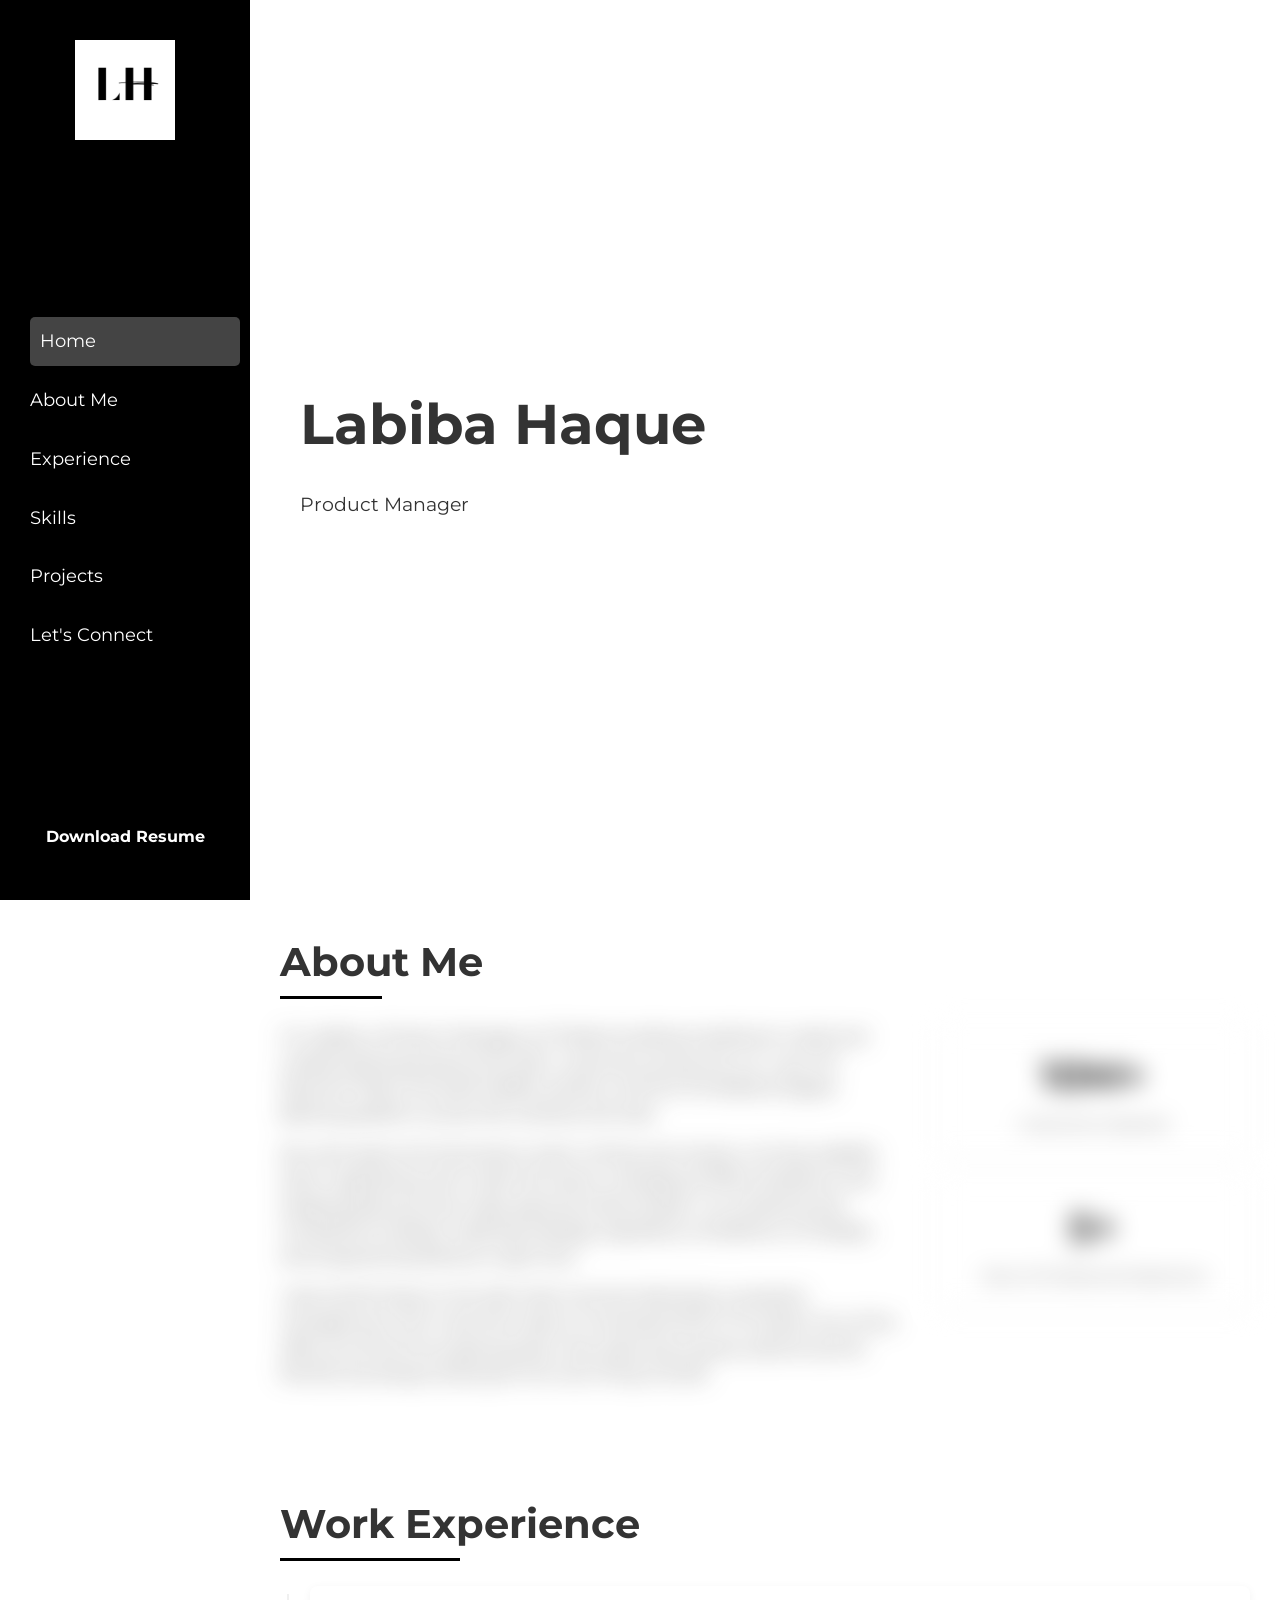
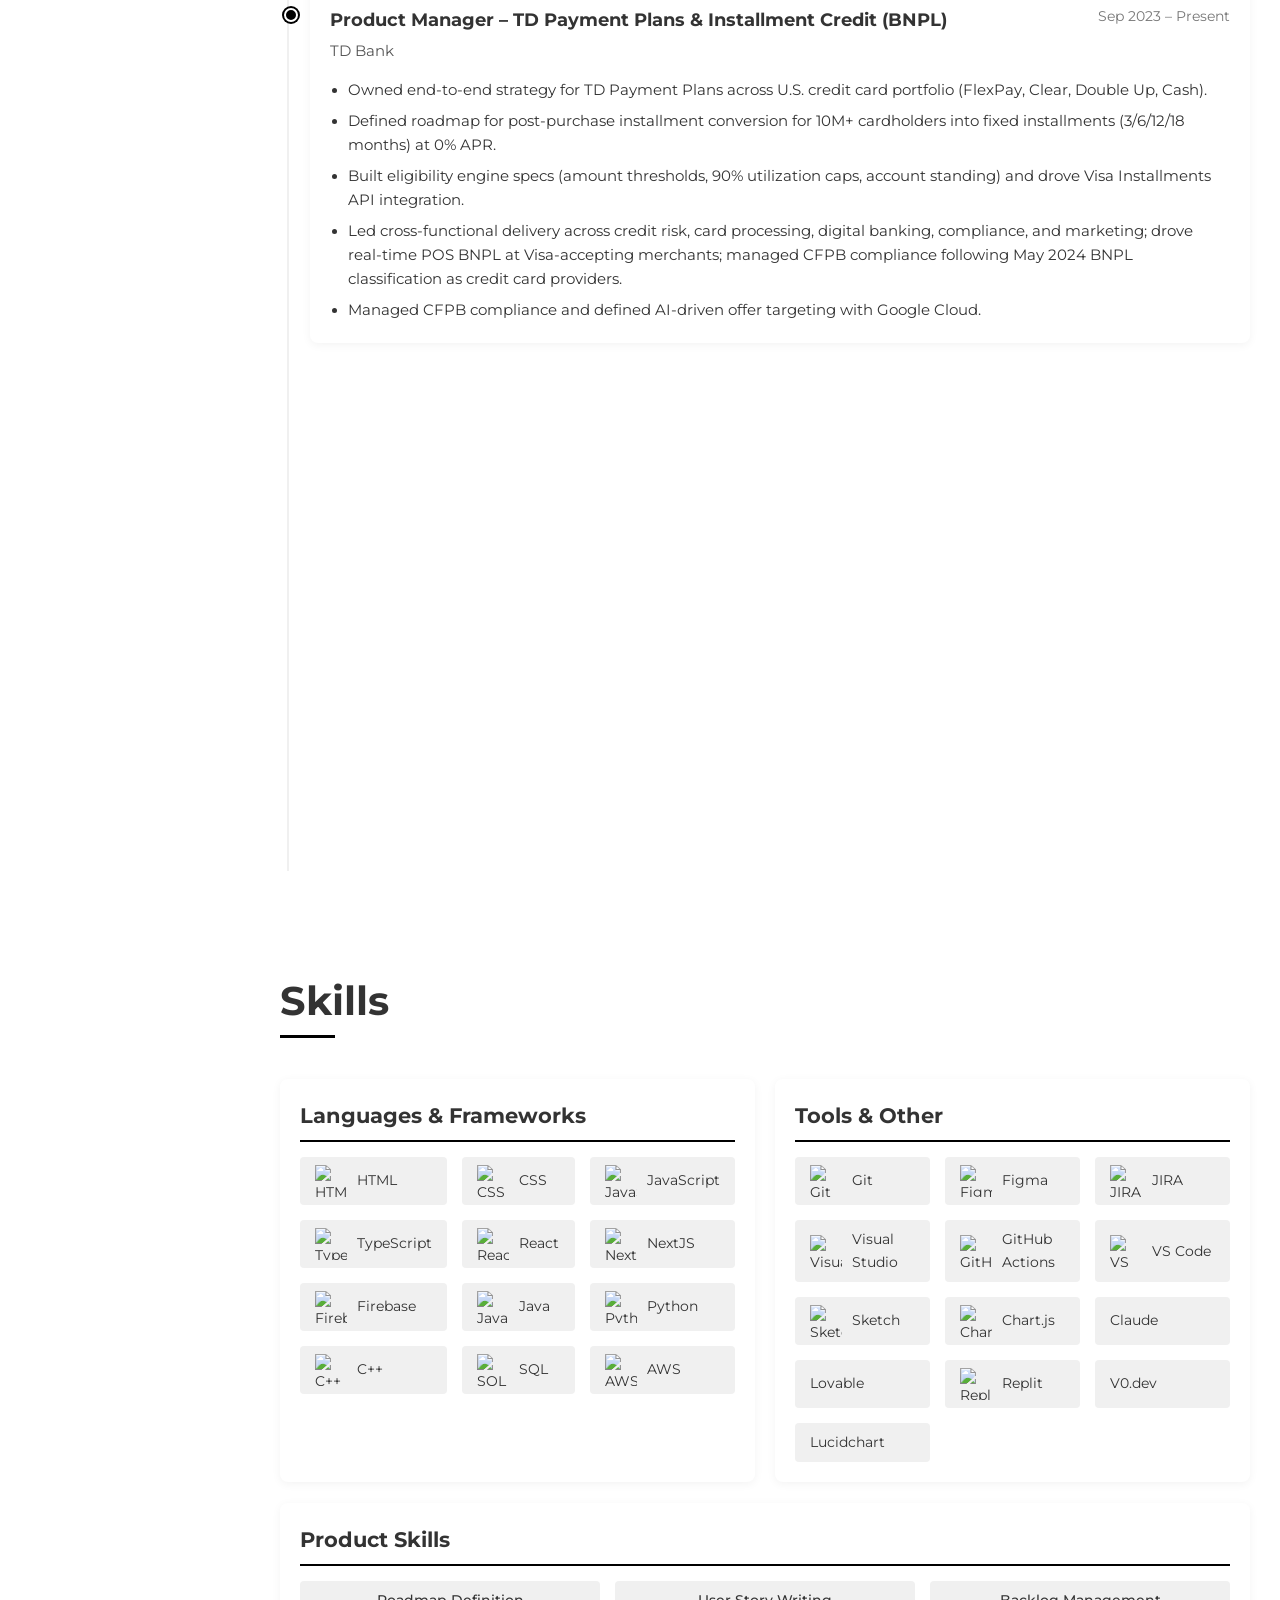
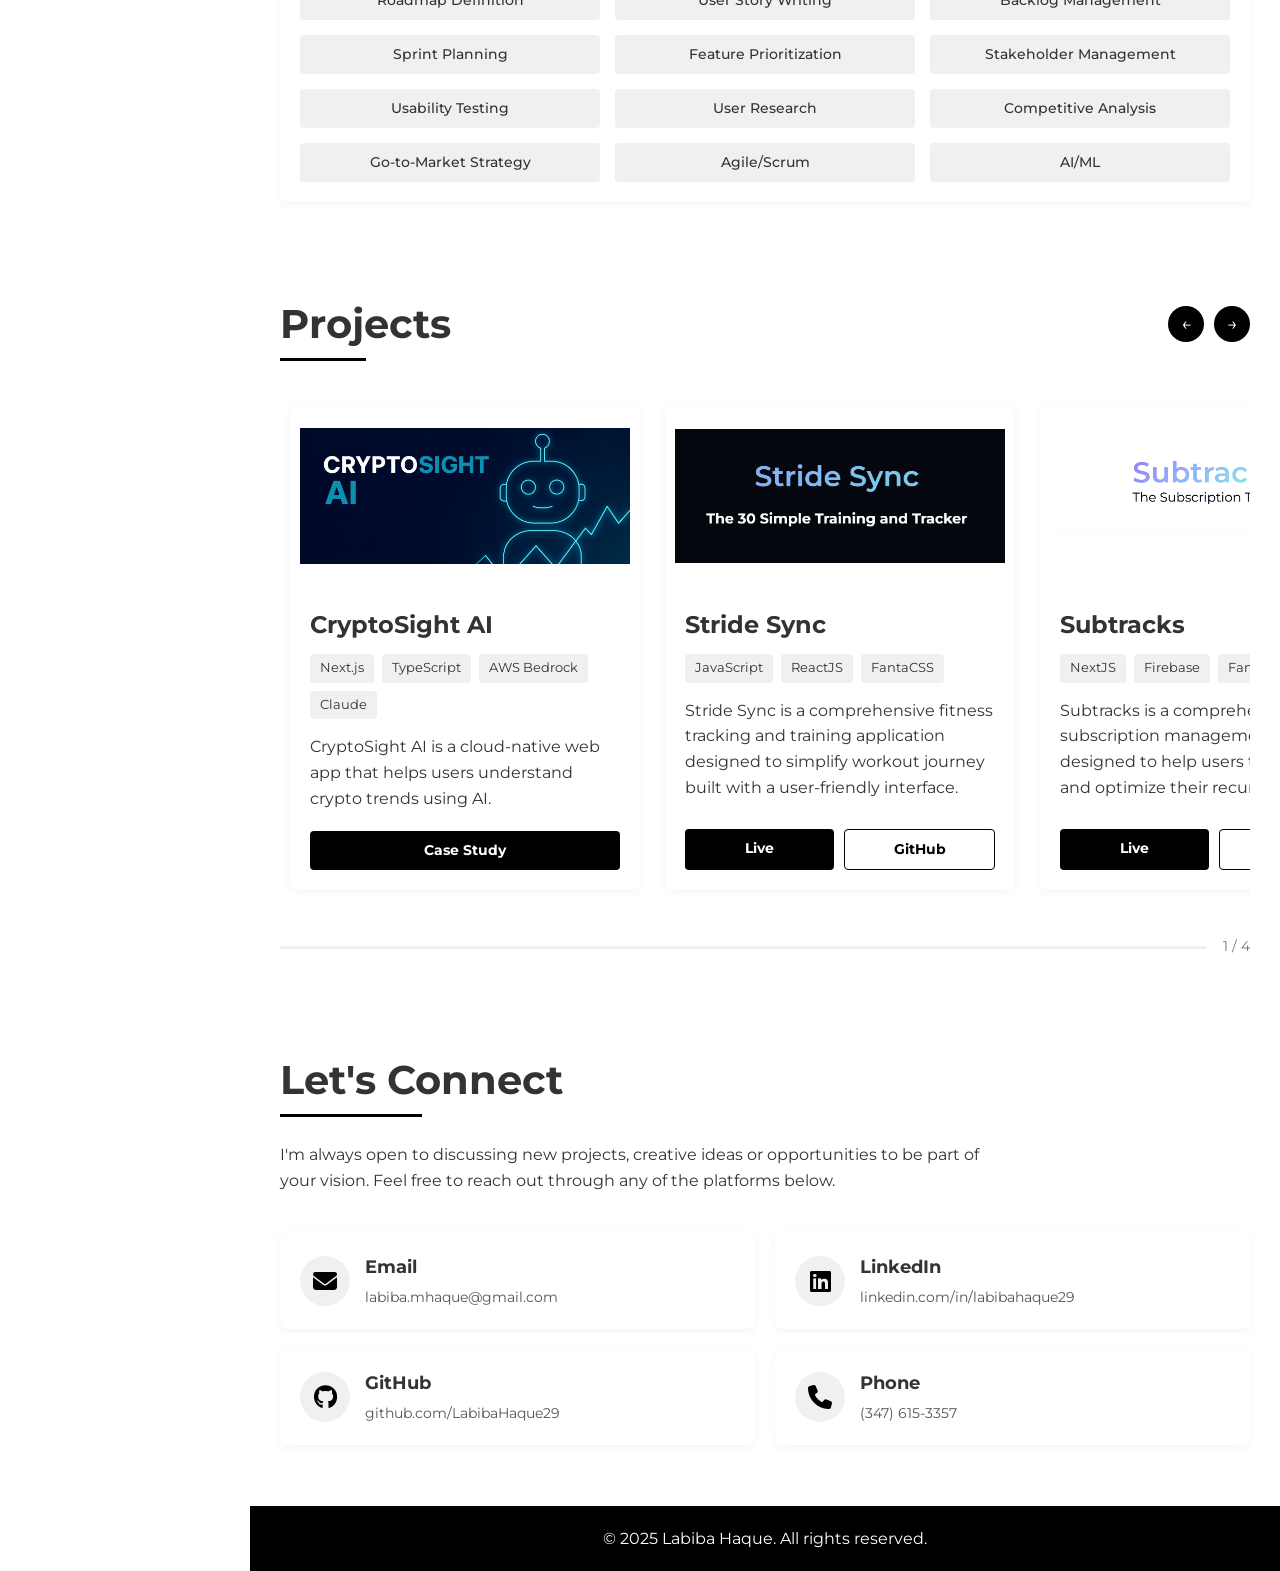
==== commit 842a45c8: "Added horizontal scroll for projects card" ====
--- a/index.html
+++ b/index.html
@@ -163,9 +163,15 @@
 
 
         <section id="projects" class="content-section">
-            <h2>Projects</h2>
-            <div class="project-scroll-hint">Scroll horizontally to see more projects →</div>
-            <div class="projects-grid">
+            <div class="projects-header">
+                <h2>Projects</h2>
+                <div class="carousel-arrows">
+                    <button class="carousel-arrow" id="carousel-prev" aria-label="Previous project">&#8592;</button>
+                    <button class="carousel-arrow" id="carousel-next" aria-label="Next project">&#8594;</button>
+                </div>
+            </div>
+            <div class="carousel-track-wrapper">
+                <div class="projects-grid">
 
                    <!--CryptoSight AI-->
                 <div class="project-card">
@@ -250,6 +256,11 @@
                     </div>
                 </div>
 
+                </div>
+            </div>
+            <div class="carousel-footer">
+                <div class="carousel-progress-bar"><div class="carousel-progress-fill"></div></div>
+                <span class="carousel-counter">1 / 4</span>
             </div>
         </section>
 
@@ -303,7 +314,29 @@
 
     <script src="script.js"></script>
     <script src="skills.js"></script>
-   
+
+    <script>
+      document.addEventListener('DOMContentLoaded', function () {
+        const chips = document.querySelectorAll('.skill-item');
+        const observer = new IntersectionObserver(function (entries) {
+          entries.forEach(function (entry) {
+            const chip = entry.target;
+            const index = Array.from(chips).indexOf(chip);
+            if (entry.isIntersecting) {
+              chip.style.transitionDelay = (index % 12) * 60 + 'ms';
+              chip.classList.add('visible');
+            } else {
+              chip.style.transitionDelay = '0ms';
+              chip.classList.remove('visible');
+            }
+          });
+        }, { threshold: 0.2 });
+
+        chips.forEach(function (chip) {
+          observer.observe(chip);
+        });
+      });
+    </script>
 
 </body>
 </html>
--- a/style.css
+++ b/style.css
@@ -507,6 +507,85 @@
     margin-top: auto;
 }
 
+/* Carousel layout */
+.projects-header {
+    display: flex;
+    align-items: center;
+    justify-content: space-between;
+    margin-bottom: 30px;
+}
+
+.projects-header h2 {
+    margin-bottom: 0;
+}
+
+.carousel-arrows {
+    display: flex;
+    gap: 10px;
+}
+
+.carousel-arrow {
+    background: var(--primary-color);
+    color: white;
+    border: none;
+    border-radius: 50%;
+    width: 36px;
+    height: 36px;
+    font-size: 1.1rem;
+    line-height: 1;
+    cursor: pointer;
+    display: flex;
+    align-items: center;
+    justify-content: center;
+    transition: opacity 0.2s ease;
+    flex-shrink: 0;
+}
+
+.carousel-arrow:hover {
+    opacity: 0.65;
+}
+
+.carousel-track-wrapper {
+    overflow: hidden;
+}
+
+.carousel-footer {
+    display: flex;
+    align-items: center;
+    gap: 16px;
+    margin-top: 16px;
+}
+
+.carousel-progress-bar {
+    flex: 1;
+    height: 3px;
+    background: var(--light-gray);
+    border-radius: 2px;
+    overflow: hidden;
+}
+
+.carousel-progress-fill {
+    height: 100%;
+    width: 0%;
+    background: var(--primary-color);
+    border-radius: 2px;
+    transition: width 0.2s ease;
+}
+
+.carousel-counter {
+    font-size: 0.85rem;
+    color: #777;
+    white-space: nowrap;
+}
+
+/* Override project-card animation to spring zoom from scale(0.55) */
+.project-card {
+    opacity: 0;
+    transform: scale(0.55);
+    will-change: transform, opacity;
+    transition: transform 0.55s cubic-bezier(0.34, 1.56, 0.64, 1), opacity 0.55s cubic-bezier(0.34, 1.56, 0.64, 1);
+}
+
 .btn {
     padding: 8px 15px;
     border-radius: 4px;
@@ -783,6 +862,18 @@
   box-shadow: 0 4px 8px rgba(0,0,0,0.1);
 }
 
+.skill-item {
+  opacity: 0;
+  transform: translateY(40px);
+  will-change: transform, opacity;
+  transition: opacity 0.6s ease, transform 0.6s ease;
+}
+
+.skill-item.visible {
+  opacity: 1;
+  transform: translateY(0);
+}
+
 .skill-icon {
   width: 32px;
   height: 32px;
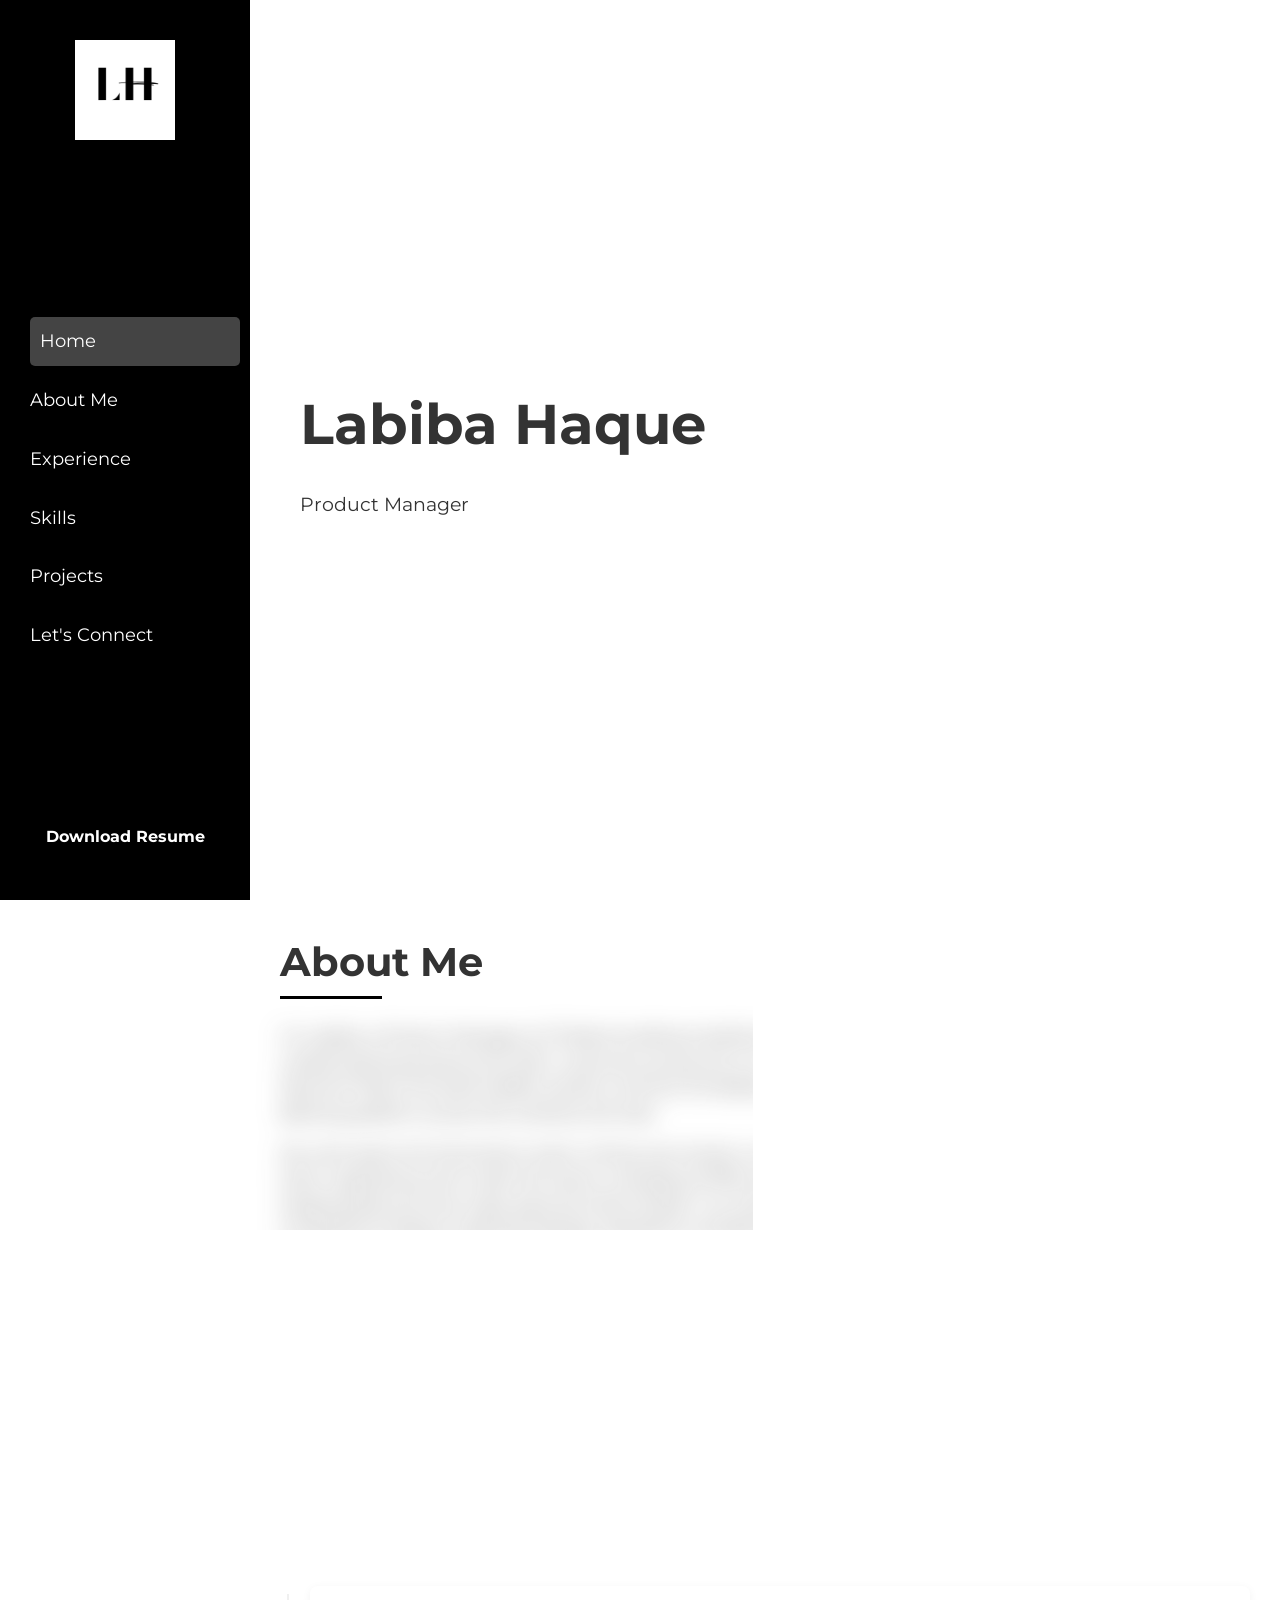
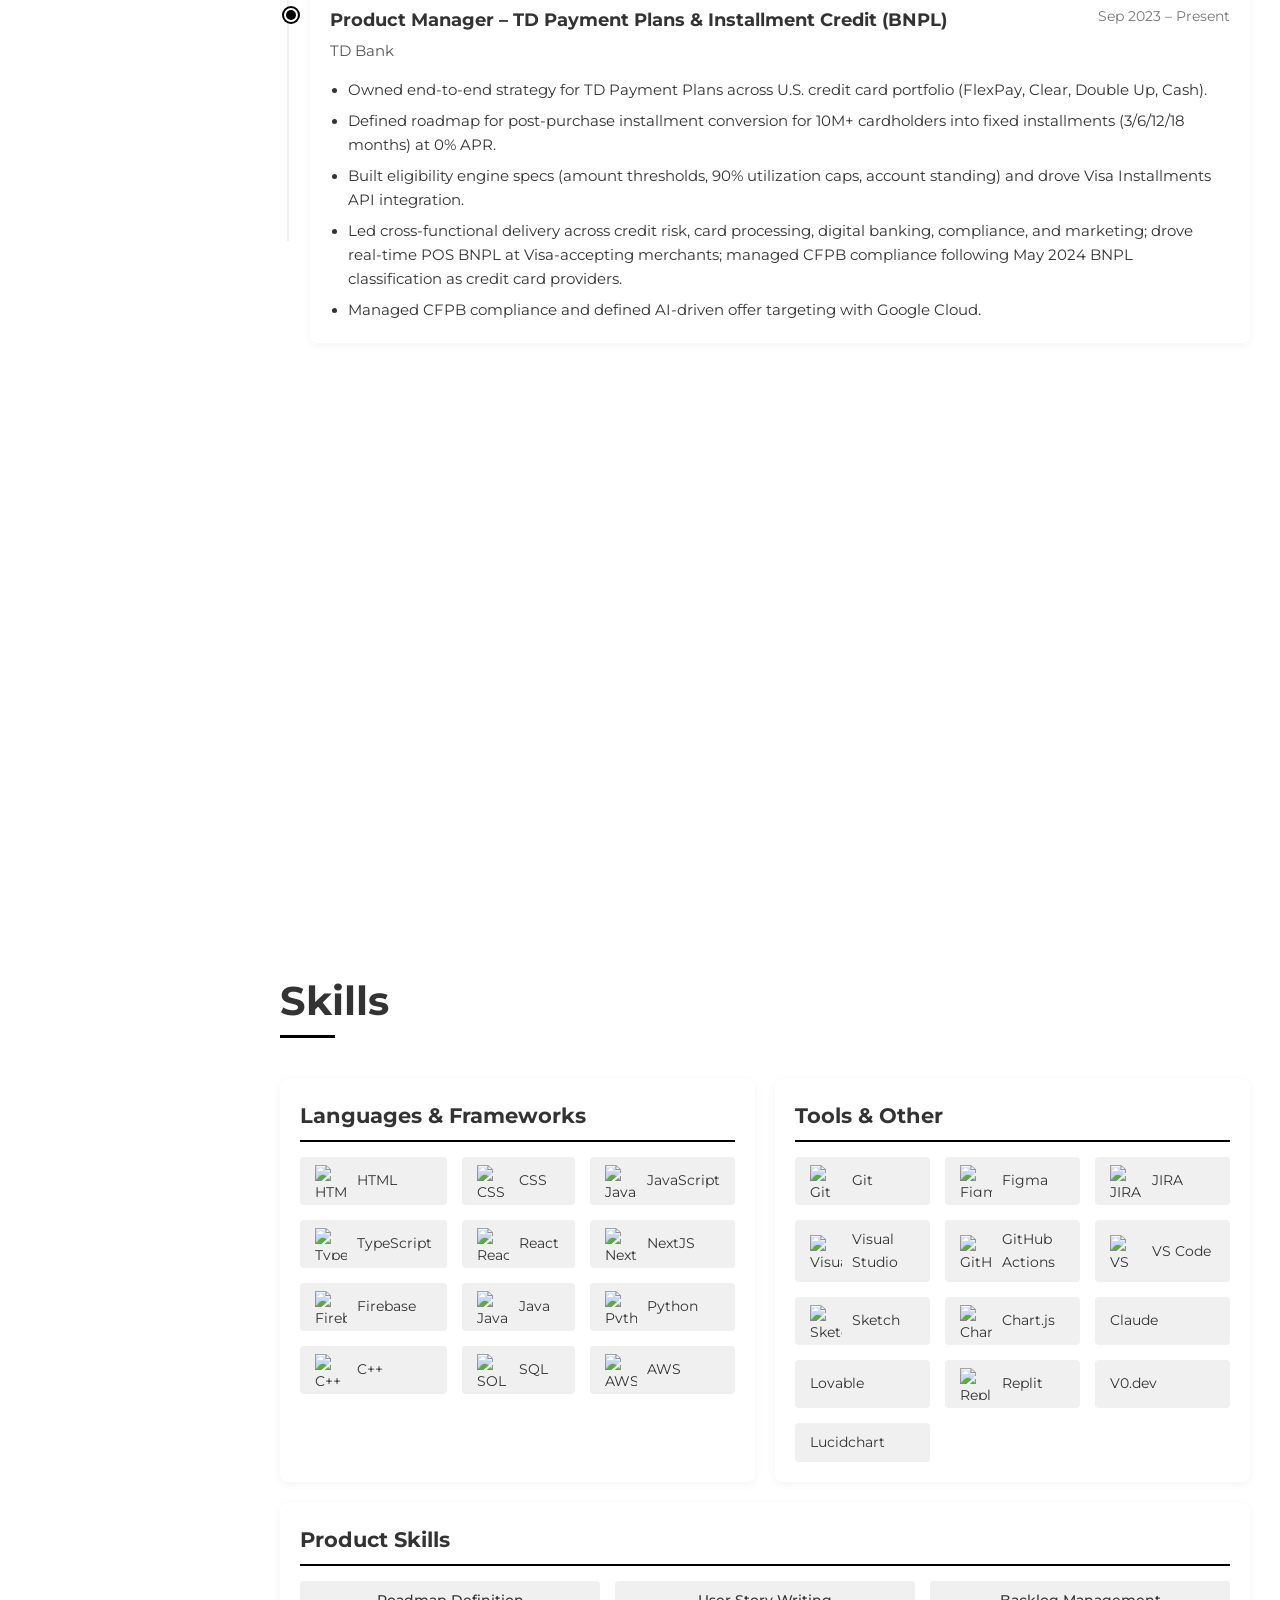
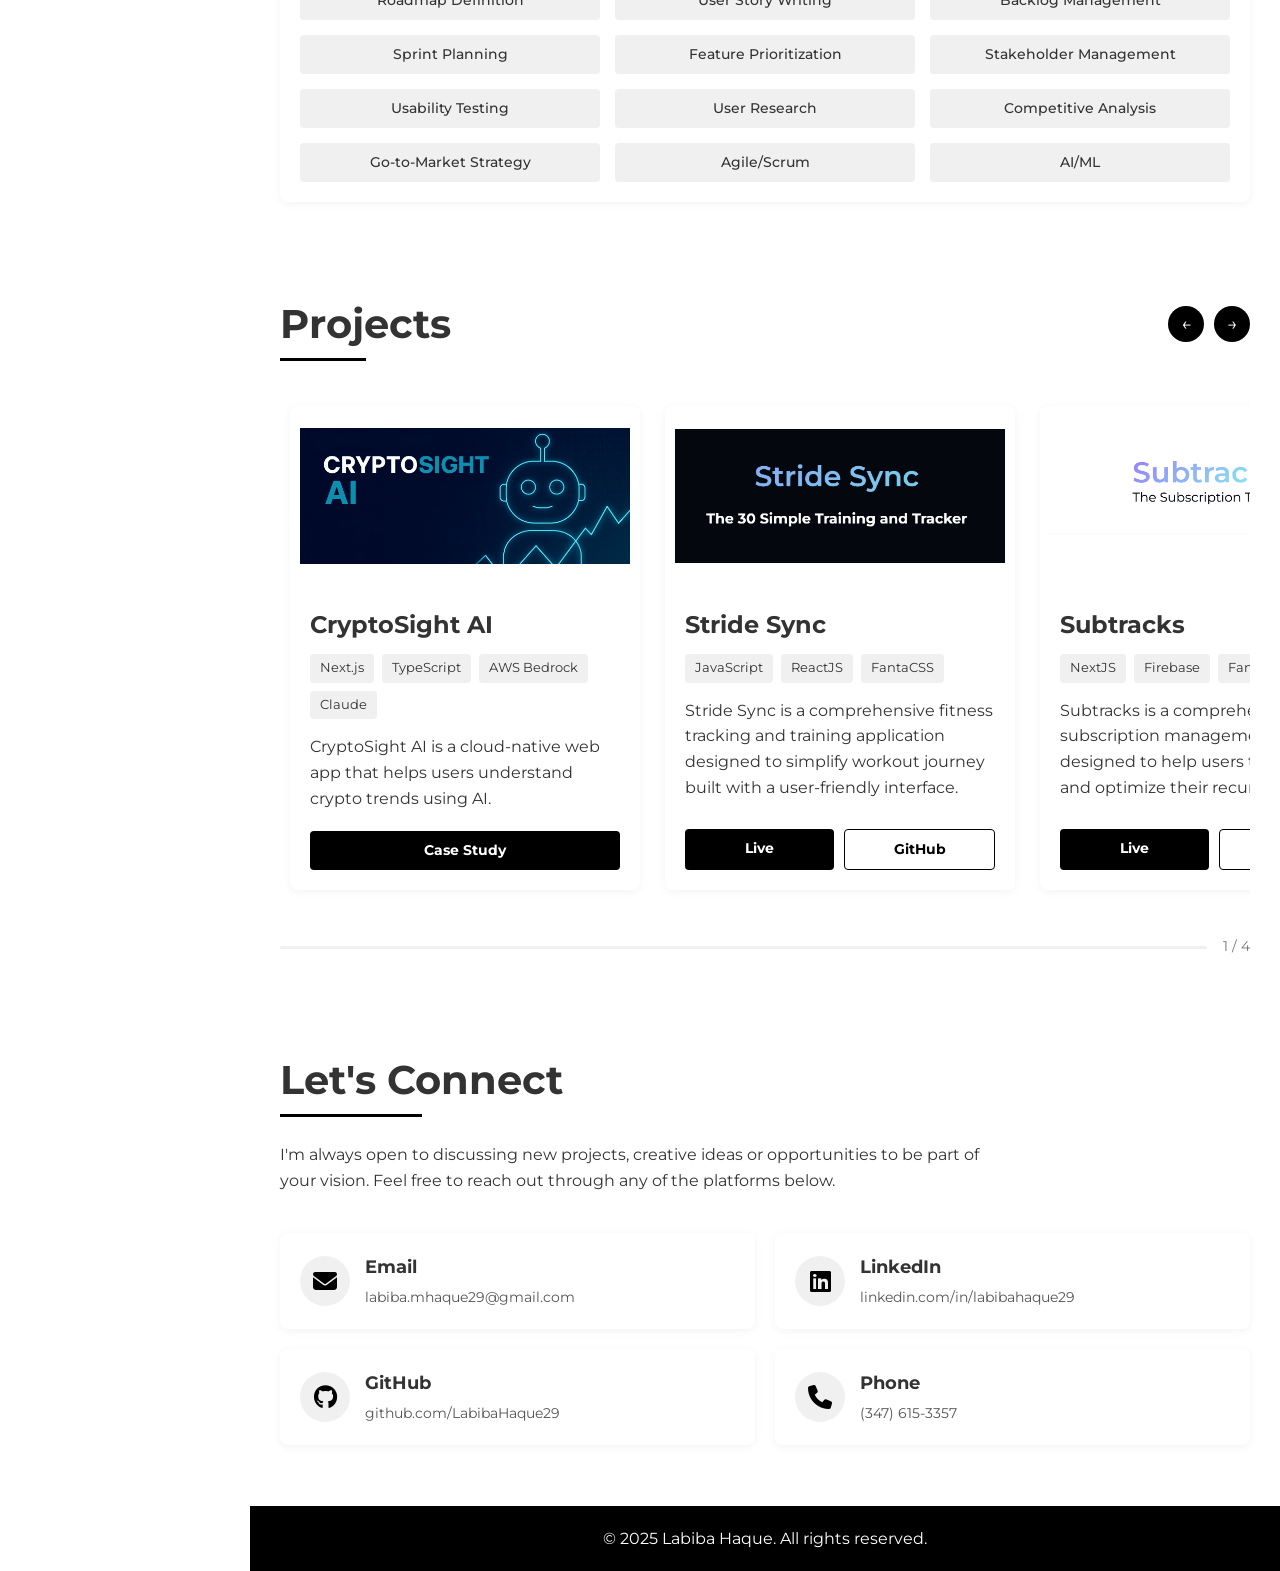
==== commit c5c93445: "updated email address in index.html" ====
--- a/index.html
+++ b/index.html
@@ -277,7 +277,7 @@
                         <div class="connect-icon"><i class="fas fa-envelope"></i></div>
                         <div class="connect-info">
                             <h3>Email</h3>
-                            <p>labiba.mhaque@gmail.com</p>
+                            <p>labiba.mhaque29@gmail.com</p>
                         </div>
                     </a>
                     <a href="https://www.linkedin.com/in/labibahaque29/" target="_blank" class="connect-card">
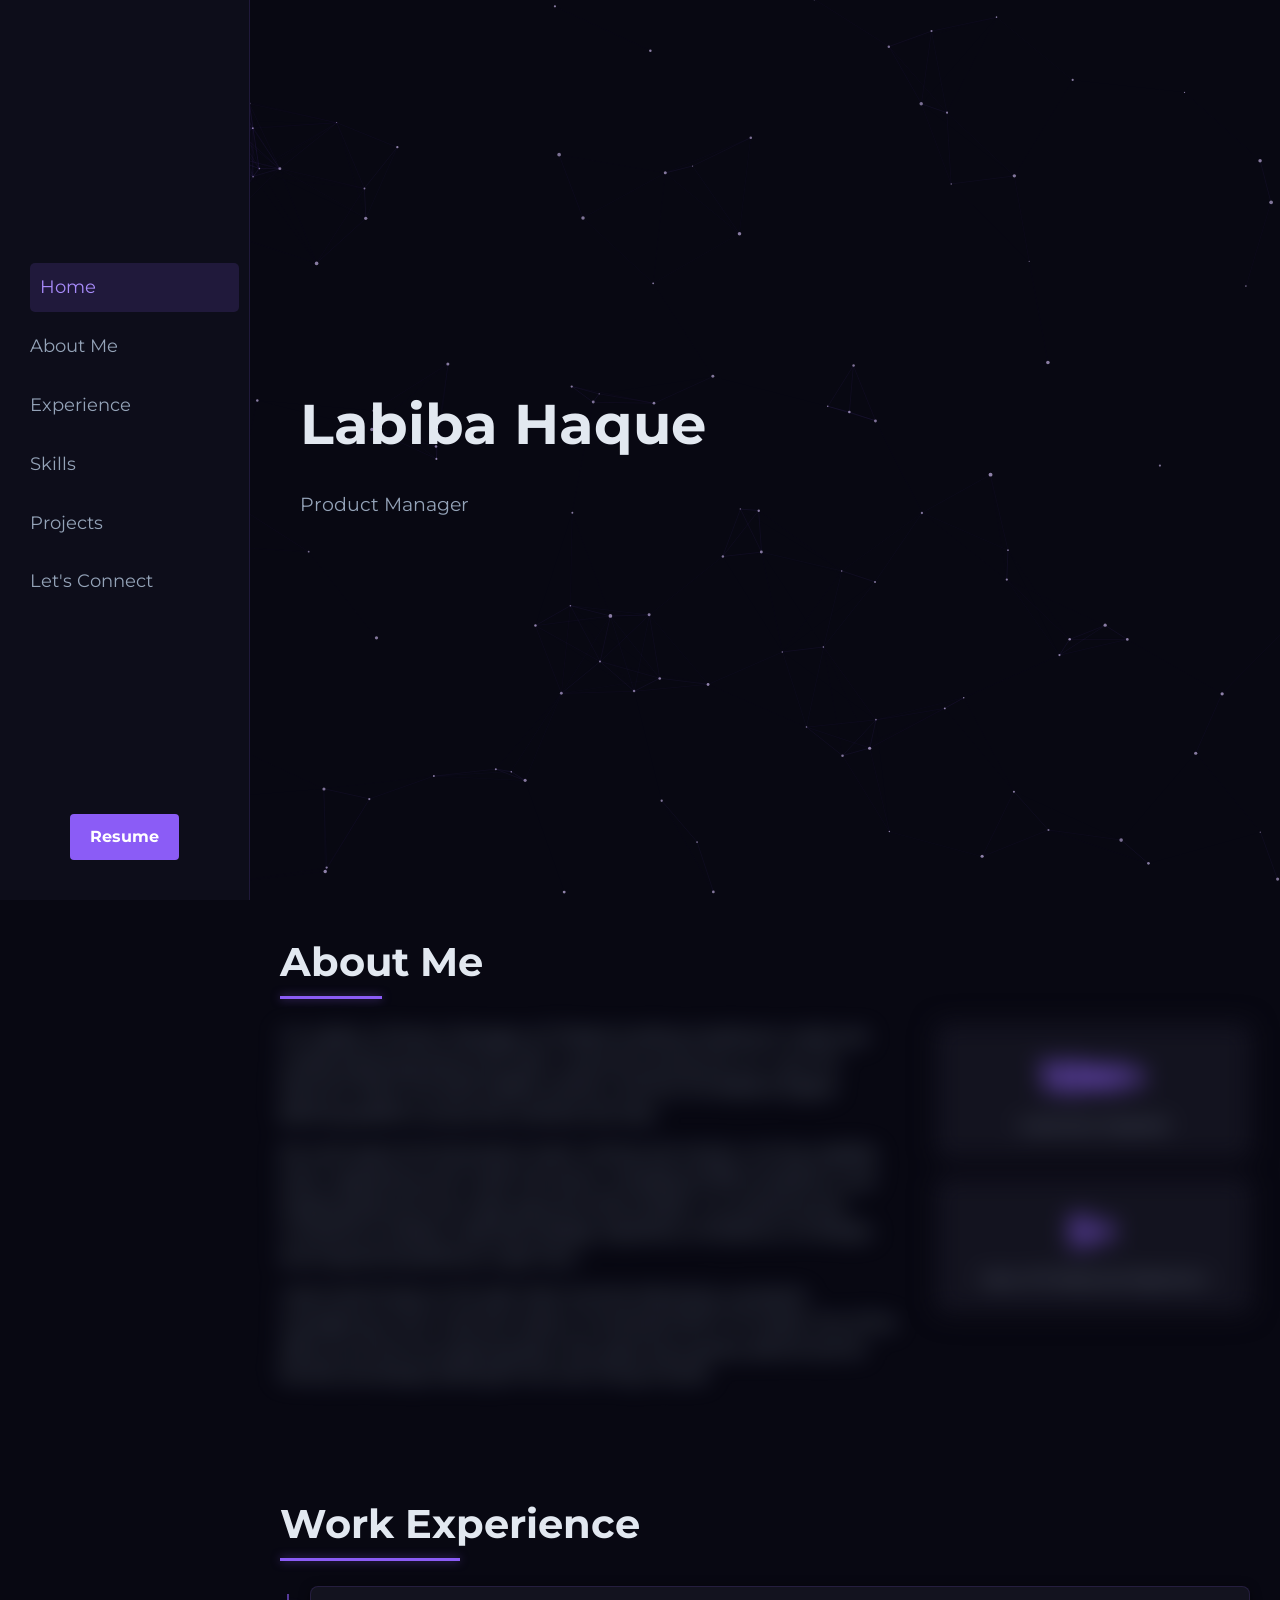
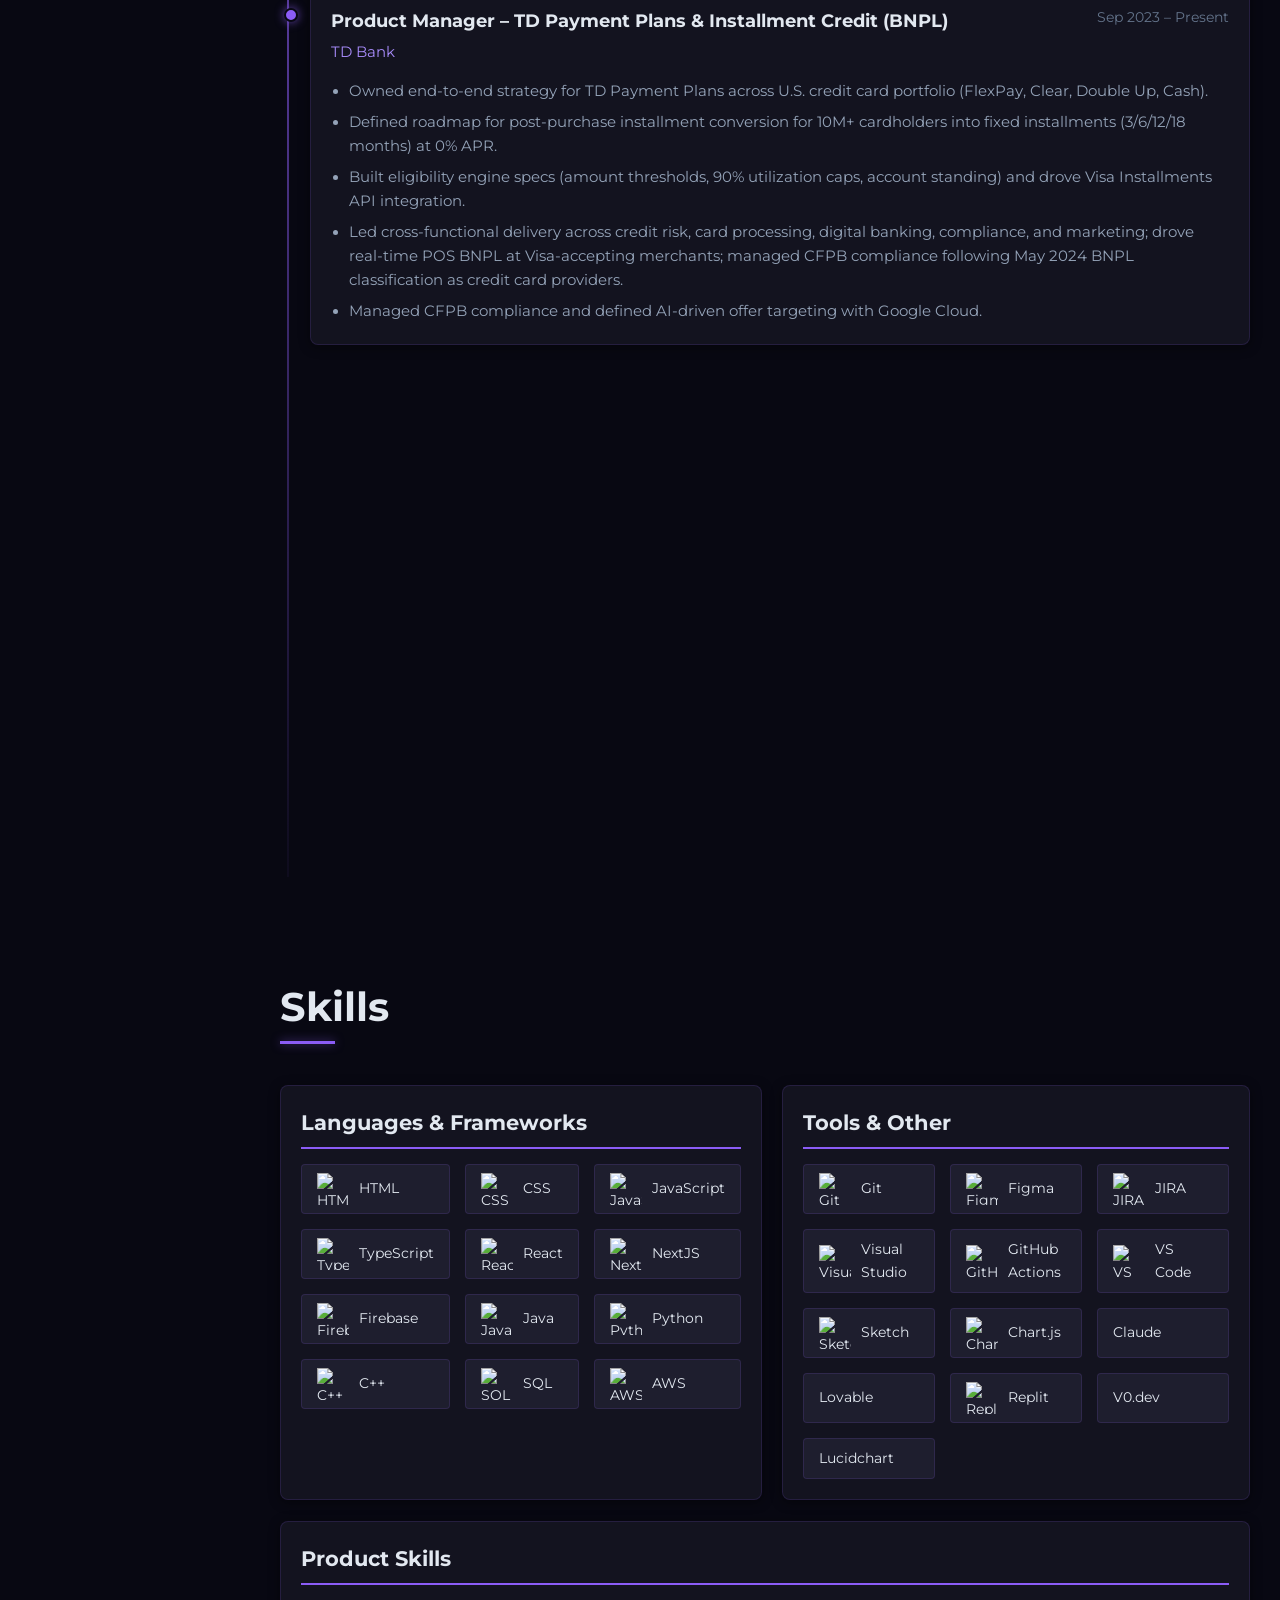
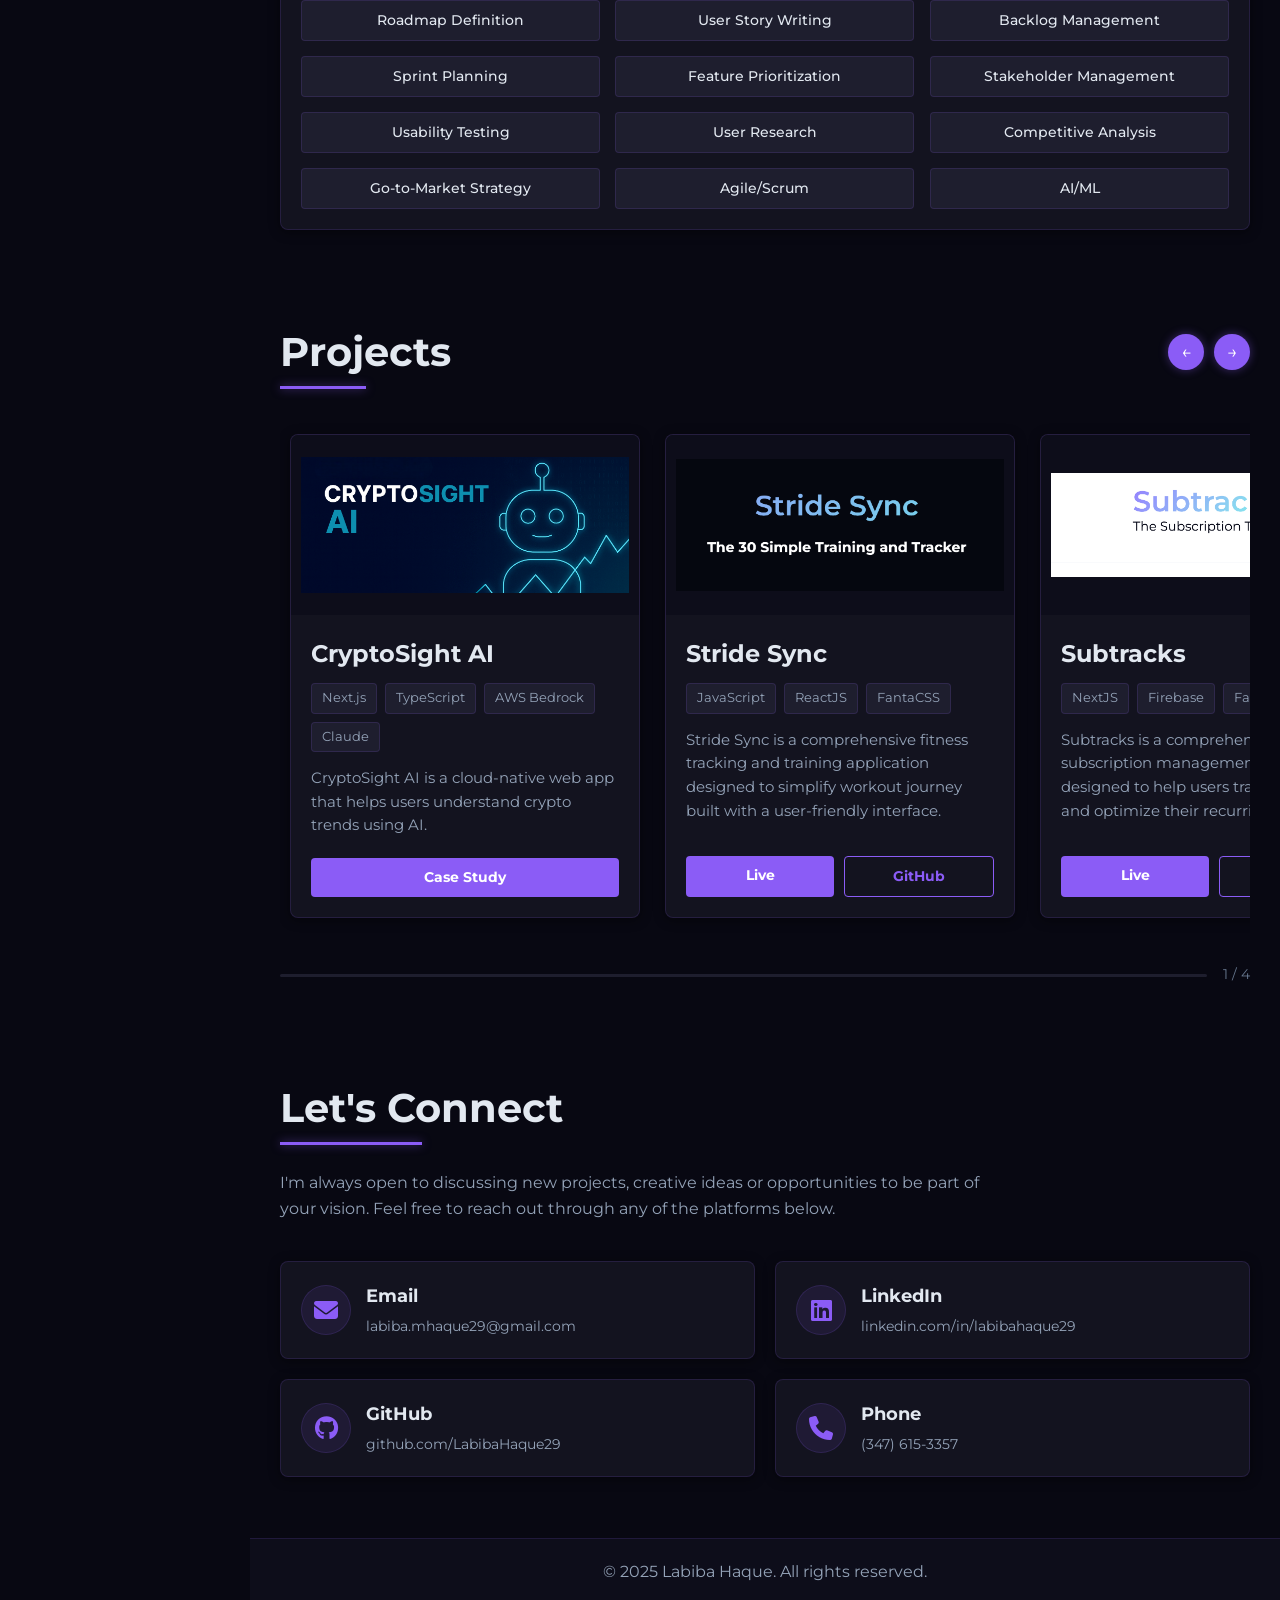
==== commit 5c9b0ea1: "feat: add interactive particle system and purple UI theme - Added particles.js with full-screen canv" ====
--- a/index.html
+++ b/index.html
@@ -9,7 +9,8 @@
     <link rel="stylesheet" href="https://cdnjs.cloudflare.com/ajax/libs/font-awesome/6.4.0/css/all.min.css">
 </head>
 <body>
-    
+
+    <canvas id="particles-canvas" aria-hidden="true"></canvas>
 
     <div class="menu-toggle">
         <i class="fas fa-bars"></i>
@@ -19,8 +20,7 @@
 
     <nav class="sidebar">
         <div class="logo-container">
-        <a href="#home" class="active">
-        <img src="public/L.png" alt="Labiba Haque Logo" class="logo" width="100" height="100" decoding="async"></a>
+        
     </div>
         <ul class="nav-links">
             <li><a href="#home" class="active">Home</a></li>
@@ -31,7 +31,7 @@
             <li><a href="#connect">Let's Connect</a></li>
         </ul>
         <div class="resume-download sidebar-download">
-            <a href="/public/Labiba_Haque_PM(5+years).pdf" class="download-button" download>Download Resume</a>
+            <a href="/public/Labiba_Haque_PM(5+years).pdf" class="download-button" download>Resume</a>
         </div>
     </nav>
     
@@ -312,6 +312,7 @@
         </footer>
     </div>
 
+    <script src="particles.js"></script>
     <script src="script.js"></script>
     <script src="skills.js"></script>
 
--- a/style.css
+++ b/style.css
@@ -1,4 +1,5 @@
 @import url('https://fonts.googleapis.com/css2?family=Montserrat:ital,wght@0,100..900;1,100..900&family=Open+Sans:ital,wght@0,300..800;1,300..800&display=swap');
+
 html {
     scroll-behavior: smooth;
 }
@@ -11,17 +12,34 @@
 }
 
 :root {
-    --primary-color: #000;
-    --accent-color: #444;
-    --text-color: #333;
-    --light-gray: #f0f0f0;
-    --box-shadow: 0 2px 10px rgba(0, 0, 0, 0.05);
+    --primary-color: #8b5cf6;
+    --accent-color: #a78bfa;
+    --text-color: #e2e8f0;
+    --text-muted: #94a3b8;
+    --text-dim: #64748b;
+    --bg-color: #080812;
+    --sidebar-bg: #0d0d1a;
+    --card-bg: #13131f;
+    --light-gray: #1e1e2e;
+    --border-color: rgba(139, 92, 246, 0.15);
+    --box-shadow: 0 2px 12px rgba(0, 0, 0, 0.45);
     --transition: transform 0.3s ease, box-shadow 0.3s ease, background-color 0.3s ease;
     --border-radius: 8px;
     --section-padding: 30px;
     --card-padding: 20px;
 }
 
+/* ── Particle canvas ── */
+#particles-canvas {
+    position: fixed;
+    top: 0;
+    left: 0;
+    width: 100%;
+    height: 100%;
+    z-index: 0;
+    pointer-events: none;
+}
+
 .logo-container {
     display: flex;
     justify-content: center;
@@ -38,6 +56,7 @@
     overflow-x: hidden;
     color: var(--text-color);
     line-height: 1.6;
+    background-color: var(--bg-color);
 }
 
 .menu-toggle {
@@ -56,12 +75,14 @@
     cursor: pointer;
     z-index: 1001;
     display: none;
+    box-shadow: 0 0 14px rgba(139, 92, 246, 0.5);
 }
 
 .sidebar {
     width: 250px;
     height: 100vh;
-    background-color: var(--primary-color);
+    background-color: var(--sidebar-bg);
+    border-right: 1px solid var(--border-color);
     color: white;
     position: fixed;
     top: 0;
@@ -89,7 +110,7 @@
 }
 
 .nav-links a {
-    color: white;
+    color: var(--text-muted);
     text-decoration: none !important;
     font-size: 18px;
     display: block;
@@ -100,14 +121,18 @@
 
 .nav-links a:hover,
 .nav-links a.active {
-    background-color: var(--accent-color);
+    background-color: rgba(139, 92, 246, 0.15);
+    color: var(--accent-color);
     transform: translateX(10px);
 }
 
+/* ── Main content sits above the canvas ── */
 .main-content {
     margin-left: 250px;
     width: calc(100% - 250px);
     transition: margin-left 0.3s ease, width 0.3s ease;
+    position: relative;
+    z-index: 1;
 }
 
 .welcome-section {
@@ -124,6 +149,7 @@
     opacity: 0;
     transform: translateY(20px);
     animation: fadeInUp 1s ease forwards;
+    color: var(--text-color);
 }
 
 .welcome-section p {
@@ -133,12 +159,22 @@
     transform: translateY(20px);
     animation: fadeInUp 1s ease forwards 0.3s;
     max-width: 600px;
-}
-
+    color: var(--text-muted);
+}
+
+/* ── Content sections: slide in from left on scroll ── */
 .content-section {
     min-height: auto;
     padding: var(--section-padding);
     margin-bottom: 30px;
+    opacity: 0;
+    transform: translateX(-60px);
+    transition: opacity 0.72s ease, transform 0.72s ease;
+}
+
+.content-section.in-view {
+    opacity: 1;
+    transform: translateX(0);
 }
 
 .content-section h2 {
@@ -146,6 +182,7 @@
     margin-bottom: 30px;
     position: relative;
     display: inline-block;
+    color: var(--text-color);
 }
 
 .content-section h2:after {
@@ -156,9 +193,10 @@
     background-color: var(--primary-color);
     bottom: -5px;
     left: 0;
-}
-
-/* Work Experience Section */
+    box-shadow: 0 0 10px rgba(139, 92, 246, 0.55);
+}
+
+/* ── Work Experience ── */
 .experience-timeline {
     position: relative;
     padding-left: 30px;
@@ -171,14 +209,14 @@
     top: 8px;
     bottom: 8px;
     width: 2px;
-    background-color: var(--light-gray);
+    background: linear-gradient(to bottom, rgba(139, 92, 246, 0.6), rgba(139, 92, 246, 0.05));
 }
 
 .experience-item {
     position: relative;
     margin-bottom: 30px;
     opacity: 0;
-    transform: translateX(80px);
+    transform: translateX(-70px);
     transition: opacity 0.6s ease, transform 0.6s ease;
 }
 
@@ -199,12 +237,13 @@
     height: 14px;
     border-radius: 50%;
     background-color: var(--primary-color);
-    border: 2px solid white;
-    box-shadow: 0 0 0 2px var(--primary-color);
+    border: 2px solid var(--bg-color);
+    box-shadow: 0 0 10px rgba(139, 92, 246, 0.7);
 }
 
 .experience-card {
-    background-color: white;
+    background-color: var(--card-bg);
+    border: 1px solid var(--border-color);
     border-radius: var(--border-radius);
     box-shadow: var(--box-shadow);
     padding: var(--card-padding);
@@ -214,7 +253,8 @@
 
 .experience-card:hover {
     transform: translateY(-3px);
-    box-shadow: 0 5px 15px rgba(0, 0, 0, 0.1);
+    box-shadow: 0 6px 22px rgba(139, 92, 246, 0.18);
+    border-color: rgba(139, 92, 246, 0.38);
 }
 
 .experience-header {
@@ -229,11 +269,12 @@
 .experience-role {
     font-size: 1.1rem;
     margin-bottom: 4px;
+    color: var(--text-color);
 }
 
 .experience-company {
     font-size: 0.95rem;
-    color: #555;
+    color: var(--accent-color);
 }
 
 .experience-meta {
@@ -247,7 +288,7 @@
 .experience-date,
 .experience-location {
     font-size: 0.85rem;
-    color: #777;
+    color: var(--text-dim);
 }
 
 .experience-bullets {
@@ -259,7 +300,7 @@
     font-size: 0.92rem;
     line-height: 1.6;
     margin-bottom: 8px;
-    color: var(--text-color);
+    color: var(--text-muted);
 }
 
 .experience-bullets li:last-child {
@@ -281,7 +322,7 @@
     }
 }
 
-/* Skills Section */
+/* ── Skills ── */
 .skills-container {
     margin-top: 1rem;
 }
@@ -293,7 +334,8 @@
 }
 
 .skill-category {
-    background-color: white;
+    background-color: var(--card-bg);
+    border: 1px solid var(--border-color);
     border-radius: var(--border-radius);
     box-shadow: var(--box-shadow);
     padding: var(--card-padding);
@@ -301,9 +343,10 @@
     will-change: transform;
 }
 
-.skill-category:hover{
+.skill-category:hover {
     transform: translateY(-3px);
-    box-shadow: 0 5px 15px rgba(0, 0, 0, 0.1);
+    box-shadow: 0 6px 22px rgba(139, 92, 246, 0.18);
+    border-color: rgba(139, 92, 246, 0.38);
 }
 
 .skill-category h3 {
@@ -311,6 +354,7 @@
     margin-bottom: 15px;
     border-bottom: 2px solid var(--primary-color);
     padding-bottom: 8px;
+    color: var(--text-color);
 }
 
 .skills-list {
@@ -326,14 +370,16 @@
     border-radius: 4px;
     font-size: 0.9rem;
     transition: var(--transition);
+    color: var(--text-color);
 }
 
 .skills-list li:hover {
-    background-color: #e0e0e0;
+    background-color: rgba(139, 92, 246, 0.15);
+    color: var(--accent-color);
     transform: translateY(-2px);
 }
 
-/* About Section */
+/* ── About ── */
 .about-container {
     display: flex;
     gap: 30px;
@@ -344,6 +390,7 @@
     opacity: 0;
     filter: blur(12px);
     transition: opacity 0.8s ease, filter 0.8s ease;
+    color: var(--text-muted);
 }
 
 .about-text.blur-in {
@@ -371,7 +418,8 @@
 }
 
 .highlight-item {
-    background-color: white;
+    background-color: var(--card-bg);
+    border: 1px solid var(--border-color);
     border-radius: var(--border-radius);
     padding: 20px;
     text-align: center;
@@ -381,25 +429,27 @@
 
 .highlight-item:hover {
     transform: translateY(-5px);
+    box-shadow: 0 6px 22px rgba(139, 92, 246, 0.18);
+    border-color: rgba(139, 92, 246, 0.38);
 }
 
 .highlight-number {
     font-size: 2.5rem;
     font-weight: bold;
     margin-bottom: 5px;
+    color: var(--primary-color);
 }
 
 .highlight-text {
     font-size: 0.9rem;
-    color: #555;
-}
-
-/* Projects Section */
-
+    color: var(--text-muted);
+}
+
+/* ── Projects ── */
 .project-scroll-hint {
     margin-bottom: 15px;
     font-size: 0.9rem;
-    color: #777;
+    color: var(--text-dim);
     text-align: right;
 }
 
@@ -424,15 +474,16 @@
     min-width: 350px;
     display: flex;
     flex-direction: column;
-    background-color: white;
+    background-color: var(--card-bg);
+    border: 1px solid var(--border-color);
     border-radius: var(--border-radius);
     overflow: hidden;
     box-shadow: var(--box-shadow);
-    transition: transform 0.5s cubic-bezier(0.34, 1.56, 0.64, 1), opacity 0.4s ease, box-shadow 0.3s ease;
     scroll-snap-align: start;
     will-change: transform, opacity;
     opacity: 0;
-    transform: scale(0.85);
+    transform: scale(0.55);
+    transition: transform 0.55s cubic-bezier(0.34, 1.56, 0.64, 1), opacity 0.55s cubic-bezier(0.34, 1.56, 0.64, 1);
 }
 
 .project-card.visible {
@@ -442,7 +493,8 @@
 
 .project-card.visible:hover {
     transform: scale(1.02) translateY(-5px);
-    box-shadow: 0 8px 25px rgba(0, 0, 0, 0.12);
+    box-shadow: 0 8px 28px rgba(139, 92, 246, 0.22);
+    border-color: rgba(139, 92, 246, 0.38);
 }
 
 .project-image {
@@ -455,7 +507,7 @@
     width: 100%;
     height: 100%;
     object-fit: contain;
-    background-color: #ffffff;
+    background-color: #0d0d1a;
     transition: var(--transition);
     padding: 10px;
 }
@@ -473,13 +525,14 @@
 
 .project-date {
     font-size: 0.8rem;
-    color: #777;
+    color: var(--text-dim);
     margin-bottom: 10px;
 }
 
 .project-title {
     font-size: 1.5rem;
     margin-bottom: 10px;
+    color: var(--text-color);
 }
 
 .tech-list {
@@ -492,13 +545,17 @@
 .tech-tag {
     padding: 4px 10px;
     background-color: var(--light-gray);
+    border: 1px solid var(--border-color);
     border-radius: 4px;
     font-size: 0.8rem;
+    color: var(--text-muted);
 }
 
 .project-description {
     margin-bottom: 20px;
     flex-grow: 1;
+    color: var(--text-muted);
+    font-size: 0.92rem;
 }
 
 .project-links {
@@ -507,7 +564,7 @@
     margin-top: auto;
 }
 
-/* Carousel layout */
+/* ── Carousel ── */
 .projects-header {
     display: flex;
     align-items: center;
@@ -539,10 +596,11 @@
     justify-content: center;
     transition: opacity 0.2s ease;
     flex-shrink: 0;
+    box-shadow: 0 0 10px rgba(139, 92, 246, 0.4);
 }
 
 .carousel-arrow:hover {
-    opacity: 0.65;
+    opacity: 0.75;
 }
 
 .carousel-track-wrapper {
@@ -570,22 +628,16 @@
     background: var(--primary-color);
     border-radius: 2px;
     transition: width 0.2s ease;
+    box-shadow: 0 0 8px rgba(139, 92, 246, 0.5);
 }
 
 .carousel-counter {
     font-size: 0.85rem;
-    color: #777;
+    color: var(--text-dim);
     white-space: nowrap;
 }
 
-/* Override project-card animation to spring zoom from scale(0.55) */
-.project-card {
-    opacity: 0;
-    transform: scale(0.55);
-    will-change: transform, opacity;
-    transition: transform 0.55s cubic-bezier(0.34, 1.56, 0.64, 1), opacity 0.55s cubic-bezier(0.34, 1.56, 0.64, 1);
-}
-
+/* ── Buttons ── */
 .btn {
     padding: 8px 15px;
     border-radius: 4px;
@@ -603,7 +655,8 @@
 }
 
 .btn-primary:hover {
-    background-color: #333;
+    background-color: var(--accent-color);
+    box-shadow: 0 0 14px rgba(139, 92, 246, 0.45);
 }
 
 .btn-secondary {
@@ -613,11 +666,11 @@
 }
 
 .btn-secondary:hover {
-    background-color: var(--light-gray);
-}
-
-/*Resume Download*/
-
+    background-color: rgba(139, 92, 246, 0.1);
+    color: var(--accent-color);
+}
+
+/* ── Resume Download ── */
 .resume-download {
     text-align: center;
     margin-top: 25px;
@@ -635,12 +688,12 @@
 }
 
 .download-button:hover {
-    background-color: #333;
+    background-color: var(--accent-color);
     transform: translateY(-2px);
-}
-
-/* Connect Section */
-
+    box-shadow: 0 4px 14px rgba(139, 92, 246, 0.45);
+}
+
+/* ── Connect ── */
 .connect-container {
     display: flex;
     flex-direction: column;
@@ -650,6 +703,7 @@
 .connect-text {
     max-width: 700px;
     margin-bottom: 10px;
+    color: var(--text-muted);
 }
 
 .connect-grid {
@@ -661,7 +715,8 @@
 .connect-card {
     display: flex;
     align-items: center;
-    background-color: white;
+    background-color: var(--card-bg);
+    border: 1px solid var(--border-color);
     border-radius: var(--border-radius);
     padding: 20px;
     box-shadow: var(--box-shadow);
@@ -673,13 +728,15 @@
 
 .connect-card:hover {
     transform: translateY(-5px);
-    box-shadow: 0 5px 15px rgba(0, 0, 0, 0.1);
+    box-shadow: 0 6px 22px rgba(139, 92, 246, 0.18);
+    border-color: rgba(139, 92, 246, 0.38);
 }
 
 .connect-icon {
     width: 50px;
     height: 50px;
-    background-color: var(--light-gray);
+    background-color: rgba(139, 92, 246, 0.1);
+    border: 1px solid var(--border-color);
     border-radius: 50%;
     display: flex;
     align-items: center;
@@ -692,23 +749,25 @@
 .connect-info h3 {
     font-size: 1.1rem;
     margin-bottom: 5px;
+    color: var(--text-color);
 }
 
 .connect-info p {
     font-size: 0.9rem;
-    color: #555;
-}
-
-/* Footer */
+    color: var(--text-muted);
+}
+
+/* ── Footer ── */
 .footer {
-    background-color: var(--primary-color);
-    color: white;
+    background-color: var(--sidebar-bg);
+    border-top: 1px solid var(--border-color);
+    color: var(--text-muted);
     text-align: center;
     padding: 20px;
     margin-top: 20px;
 }
 
-/* Mobile version styles */
+/* ── Mobile utility ── */
 .mobile-only {
     display: none;
 }
@@ -720,7 +779,7 @@
     }
 }
 
-/* Media Queries */
+/* ── Media Queries ── */
 @media screen and (max-width: 1024px) {
     .welcome-section h1 {
         font-size: 3rem;
@@ -745,7 +804,7 @@
         top: 0;
         left: 0;
         padding: 15px;
-        box-shadow: 0 2px 10px rgba(0, 0, 0, 0.1);
+        box-shadow: 0 2px 10px rgba(0, 0, 0, 0.3);
     }
 
     .sidebar.active {
@@ -770,7 +829,6 @@
         width: 100%;
         padding: 15px;
         padding-top: 60px;
-        /* Space for the toggle button */
     }
 
     .content-section {
@@ -827,69 +885,68 @@
     }
 }
 
-/* Skills Section Styling */
+/* ── Skills section chip grid ── */
 .skills-list {
-  display: grid;
-  grid-template-columns: repeat(3, 1fr);
-  gap: 15px;
-  padding: 0;
-  margin: 0;
-  list-style: none;
+    display: grid;
+    grid-template-columns: repeat(3, 1fr);
+    gap: 15px;
+    padding: 0;
+    margin: 0;
+    list-style: none;
 }
 
 .skill-category--full {
-  grid-column: 1 / -1;
+    grid-column: 1 / -1;
 }
 
 .product-skill-item {
-  justify-content: center;
-  font-size: 0.88rem;
-  font-weight: 500;
+    justify-content: center;
+    font-size: 0.88rem;
+    font-weight: 500;
 }
 
 .skill-item {
-  display: flex;
-  align-items: center;
-  padding: 12px;
-  background-color: #f5f5f5;
-  border-radius: 8px;
-  transition: transform 0.3s ease, box-shadow 0.3s ease;
-  will-change: transform;
+    display: flex;
+    align-items: center;
+    padding: 12px;
+    background-color: var(--light-gray);
+    border: 1px solid var(--border-color);
+    border-radius: 8px;
+    color: var(--text-color);
+    will-change: transform, opacity;
+    opacity: 0;
+    transform: translateY(40px);
+    transition: opacity 0.6s ease, transform 0.6s ease, box-shadow 0.3s ease;
 }
 
 .skill-item:hover {
-  transform: translateY(-2px);
-  box-shadow: 0 4px 8px rgba(0,0,0,0.1);
-}
-
-.skill-item {
-  opacity: 0;
-  transform: translateY(40px);
-  will-change: transform, opacity;
-  transition: opacity 0.6s ease, transform 0.6s ease;
+    transform: translateY(-2px);
+    box-shadow: 0 4px 14px rgba(139, 92, 246, 0.18);
+    border-color: rgba(139, 92, 246, 0.38);
+    color: var(--accent-color);
 }
 
 .skill-item.visible {
-  opacity: 1;
-  transform: translateY(0);
+    opacity: 1;
+    transform: translateY(0);
 }
 
 .skill-icon {
-  width: 32px;
-  height: 32px;
-  margin-right: 10px;
+    width: 32px;
+    height: 32px;
+    margin-right: 10px;
 }
 
 @media (max-width: 768px) {
-  .skills-list {
-    grid-template-columns: repeat(2, 1fr);
-  }
+    .skills-list {
+        grid-template-columns: repeat(2, 1fr);
+    }
 }
 
 @media (max-width: 480px) {
-  .skills-list {
-    grid-template-columns: 1fr;
-  }
+    .skills-list {
+        grid-template-columns: 1fr;
+    }
 }
 
 @media screen and (max-width: 480px) {
@@ -918,4 +975,4 @@
         flex-direction: column;
         gap: 8px;
     }
-}+}
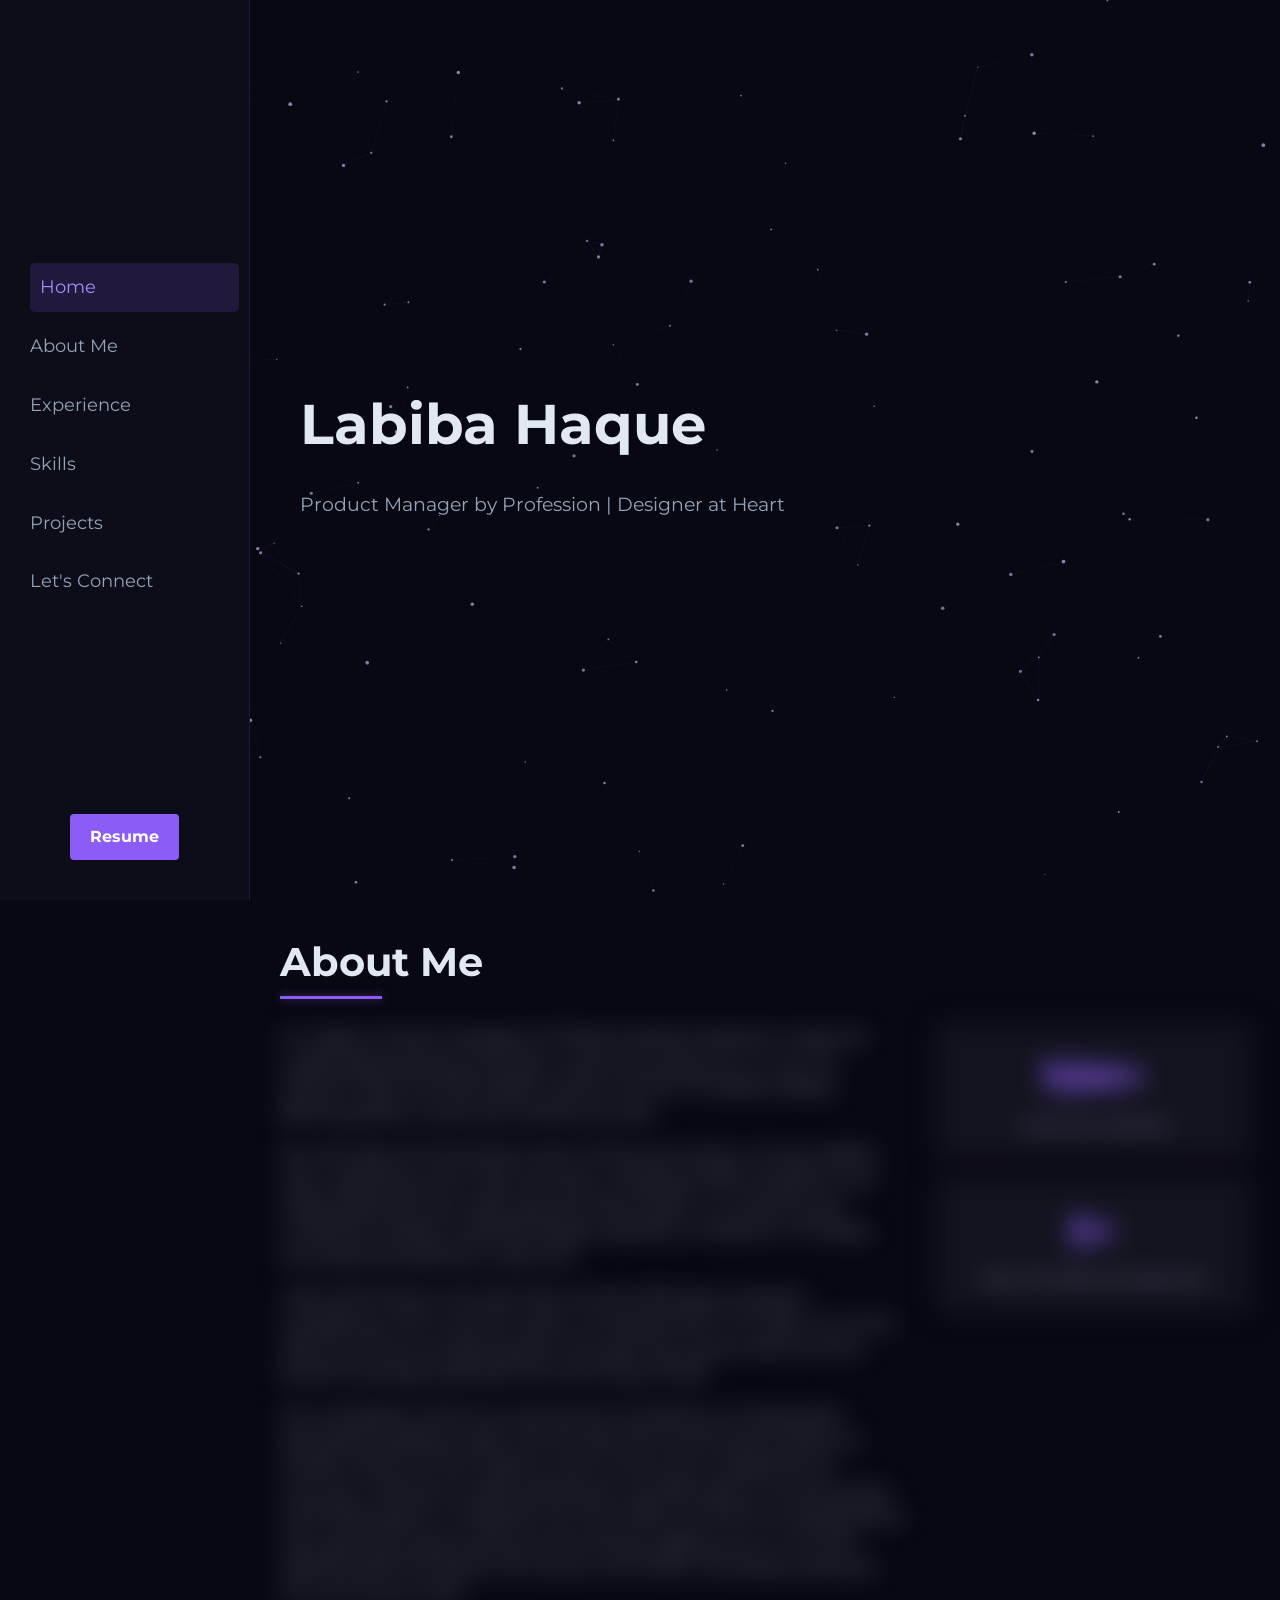
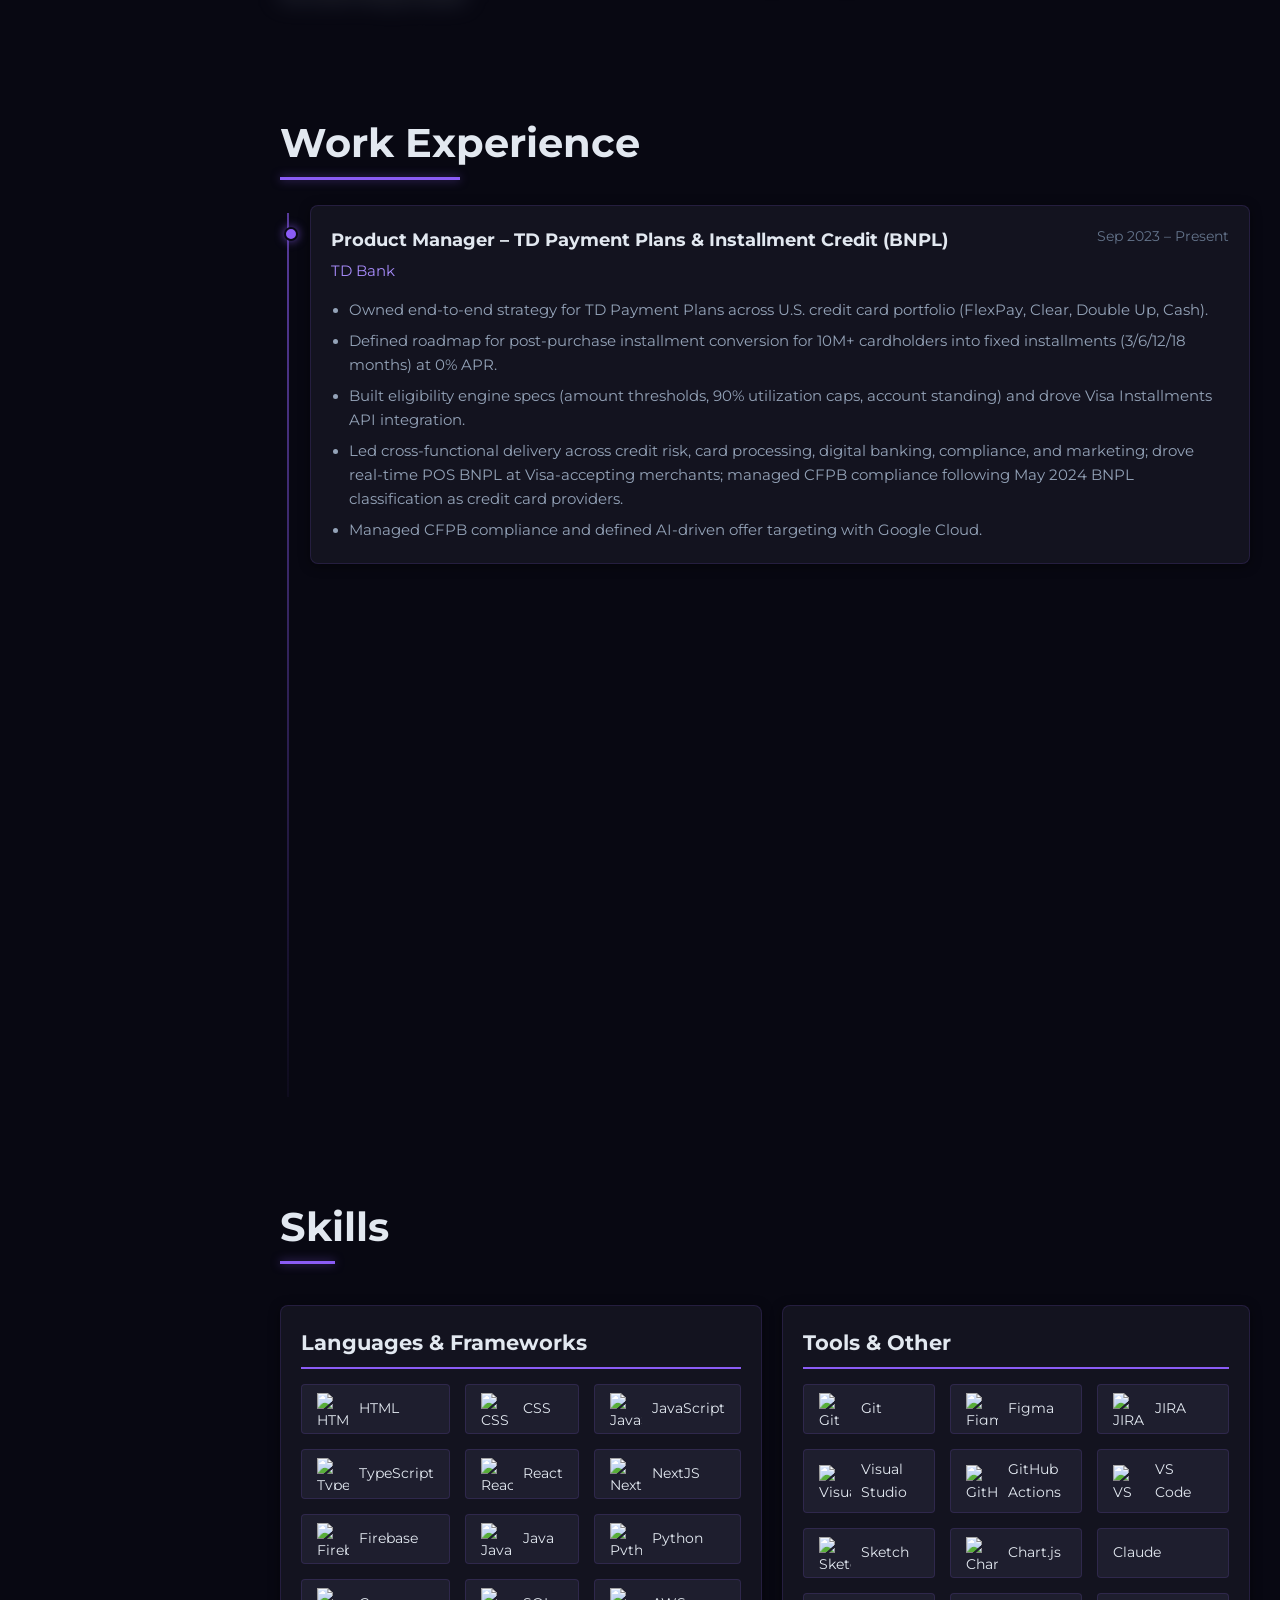
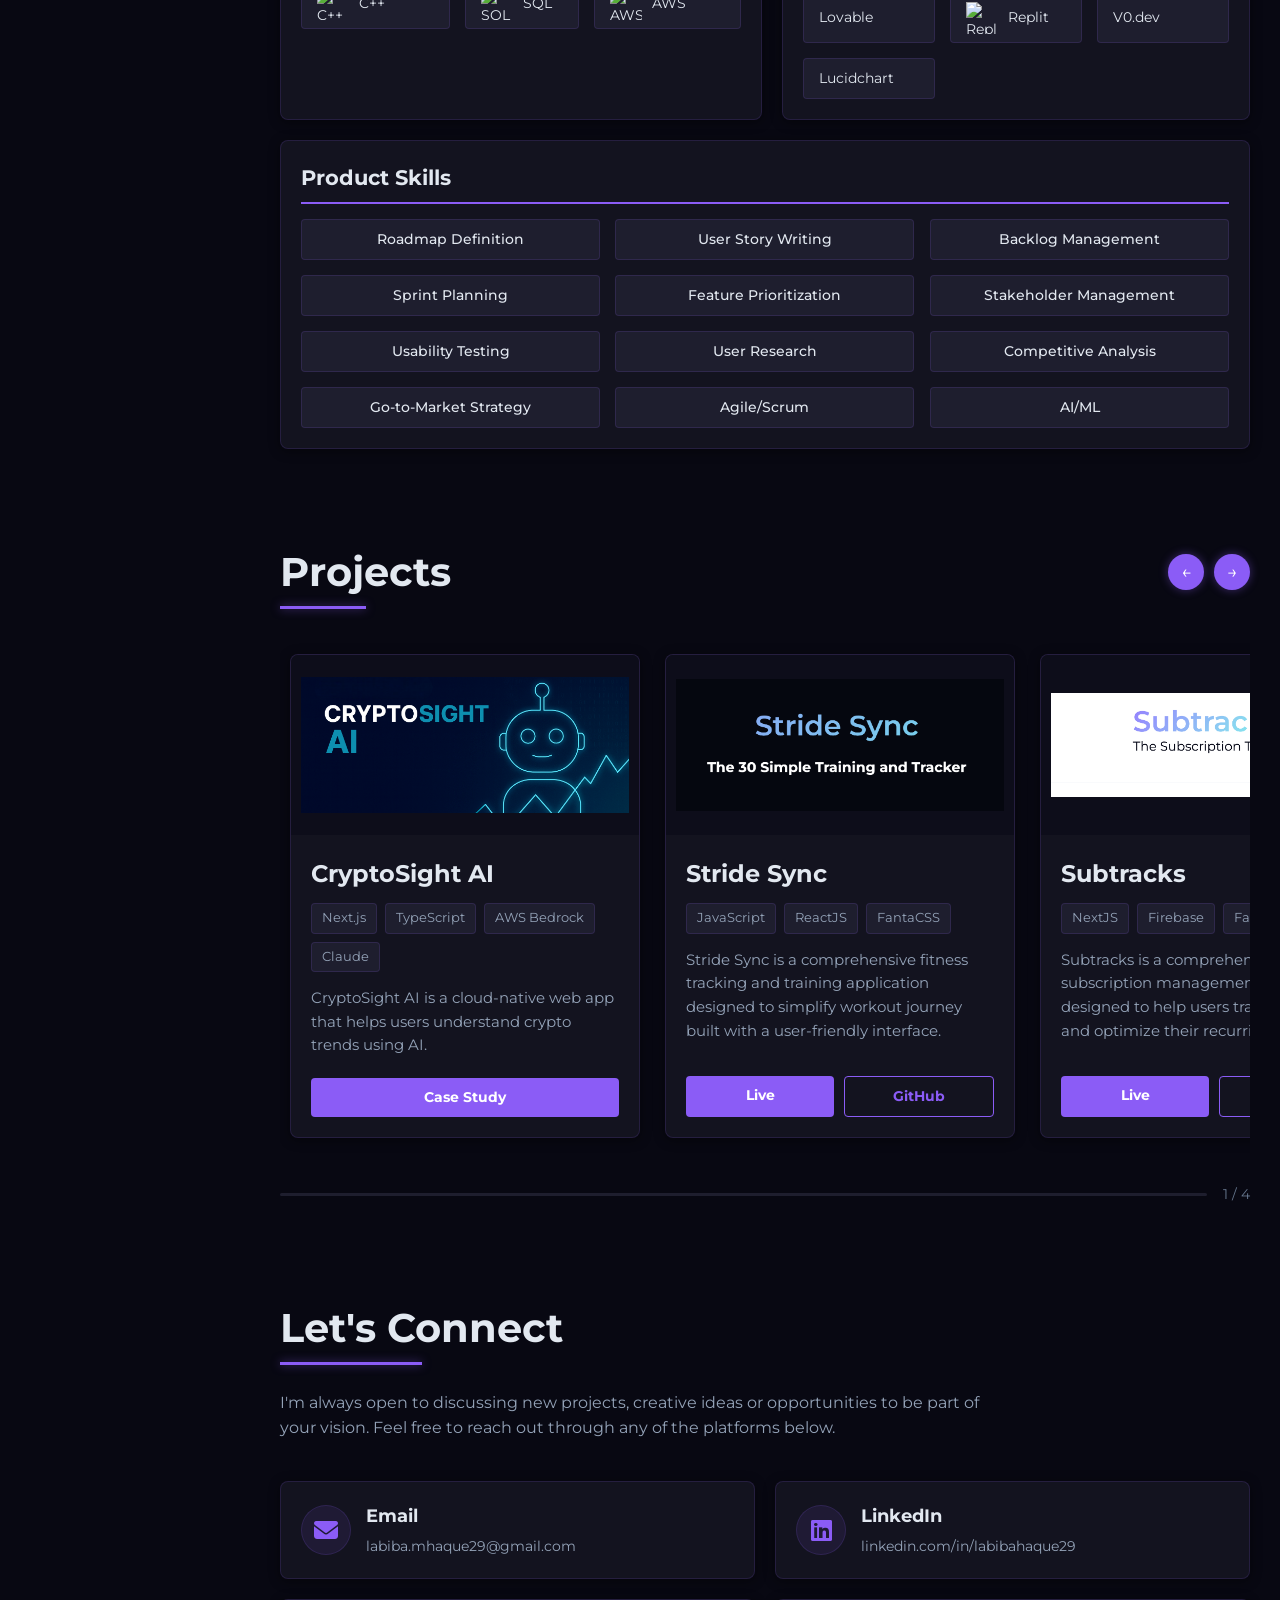
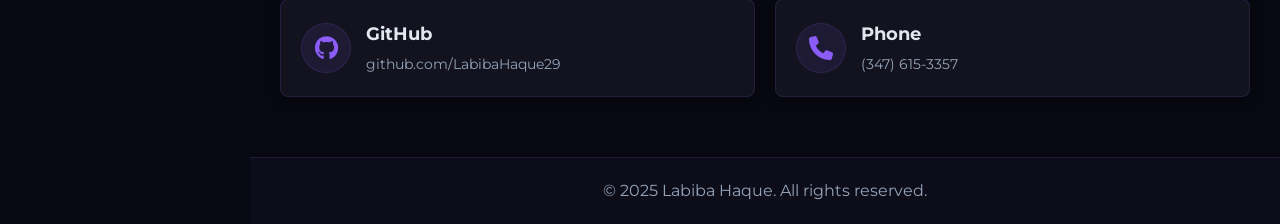
==== commit 0509ed49: "Added a new paragraph on the about me" ====
--- a/index.html
+++ b/index.html
@@ -38,7 +38,7 @@
     <div class="main-content">
         <section id="home" class="welcome-section">
             <h1 id="welcome-text">Labiba Haque</h1>
-            <p>Product Manager</p>
+            <p>Product Manager by Profession | Designer at Heart</p>
         </section>
         
 <!-- About me -->
@@ -47,12 +47,15 @@
             <h2>About Me</h2>
             <div class="about-container">
                 <div class="about-text">
-                    <p>I’m Labiba, a Product Manager at TD Bank building installment credit and mobile banking products for 10M+ customers across the U.S. I own TD Payment Plans, the bank’s BNPL product, and the TD Mobile &amp; Digital Banking platform across iOS, Android, and web.</p>
+                    <p>I'm Labiba, a Product Manager at TD Bank building installment credit and mobile banking products for 10M+ customers across the U.S. I own TD Payment Plans, the bank's BNPL product, and the TD Mobile & Digital Banking platform across iOS, Android, and web.</p>
 
                     <p>My work spans the full product stack: writing user stories, running usability tests, negotiating with credit risk teams, managing CFPB compliance, and shipping features that make payments feel simpler. I’ve worked across competitive analysis, roadmap strategy, regulatory compliance, UX design, and engineering delivery to get here.</p>
 
                     <p>I also build things on the side. Most recently Maintainly, a property management tool I took from idea to monetized MVP in 10 weeks. Out of the office you’ll find me exploring New York, planning mystery adventures for friends, and always looking for the next thing to build.</p>
-                </div>
+
+                    <p>The constellation theme you see here isn't accidental. I've always been fascinated by galaxies, space, and the idea that something as simple as a handful of stars can form patterns that humans have navigated by for centuries. It felt like the right backdrop for a portfolio about connecting dots and finding signal in complexity. Out of the office you'll find me exploring New York, planning mystery adventures for friends, logging hours on the PS5, debating Marvel storylines with anyone who'll listen, and always looking for the next thing to build.</p>
+                </div>
+                
                 <div class="about-highlights">
                     <div class="highlight-item">
                         <div class="highlight-number">10M+</div>
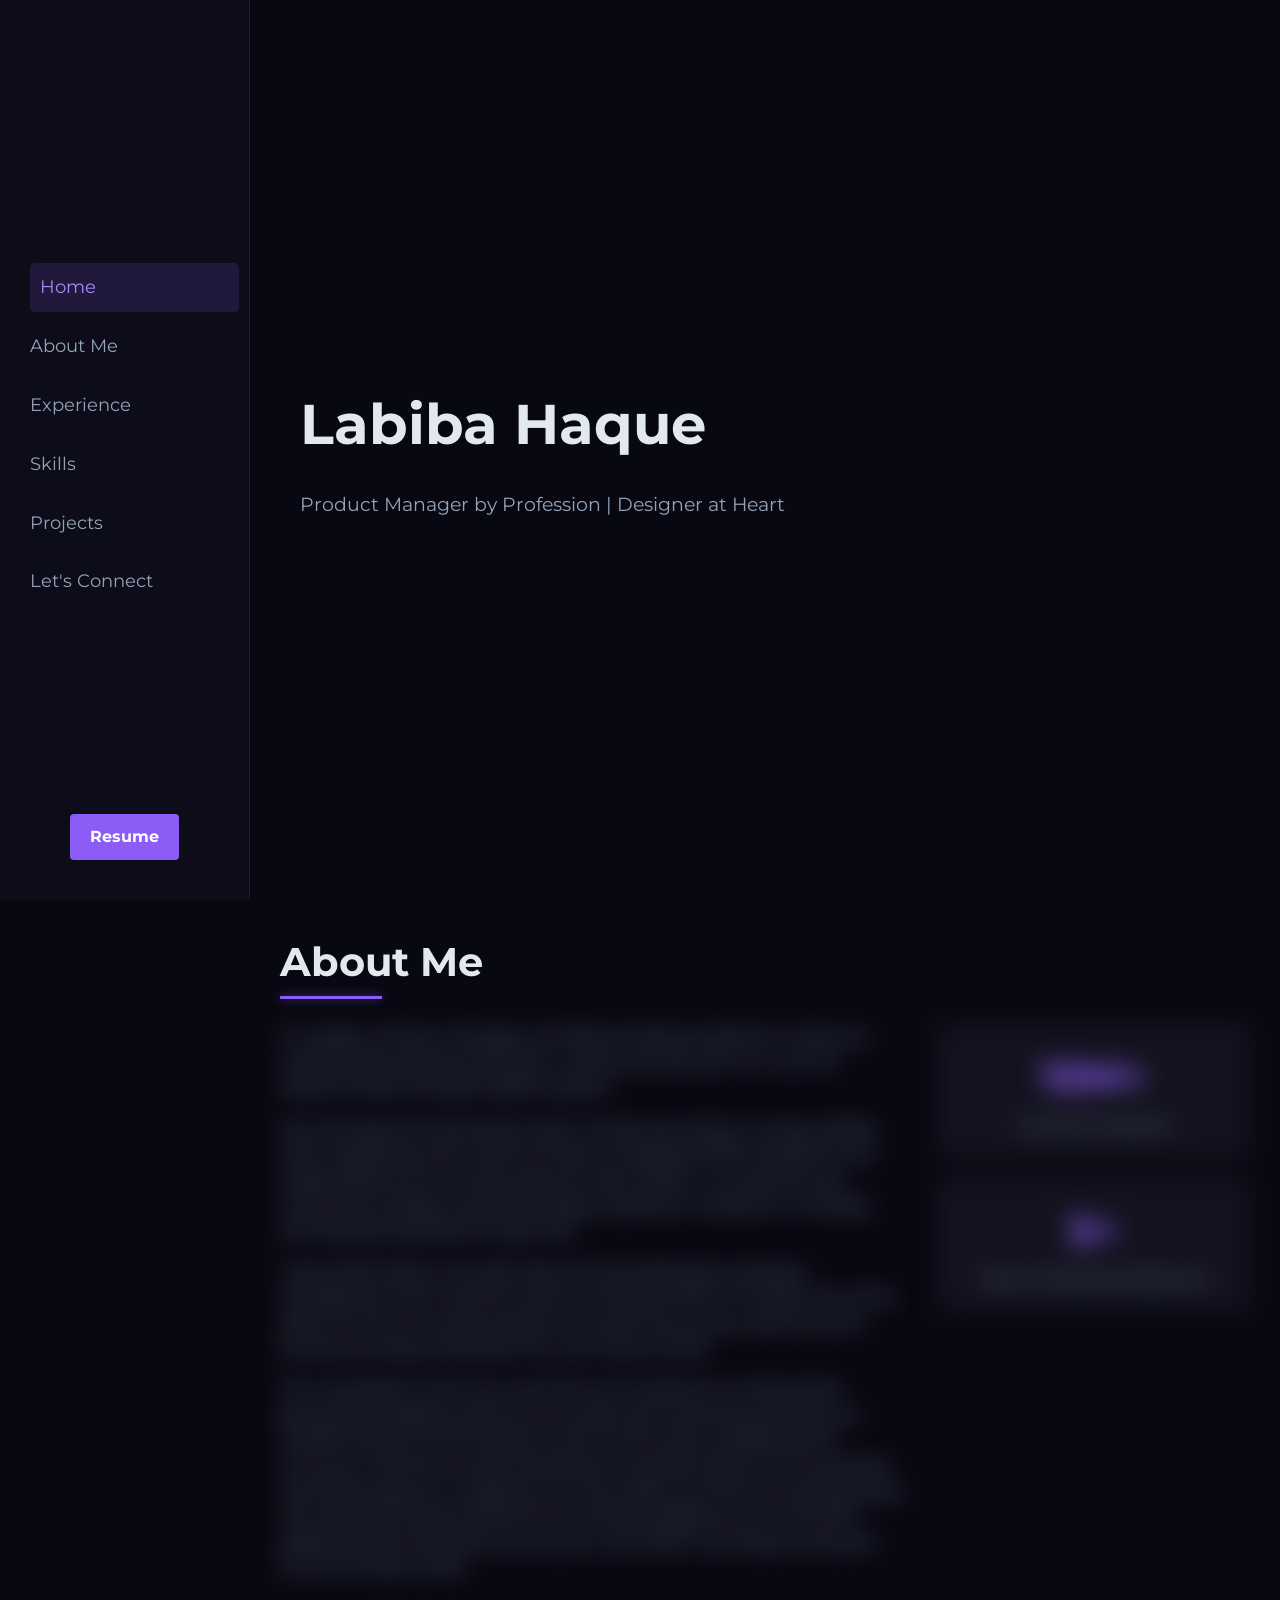
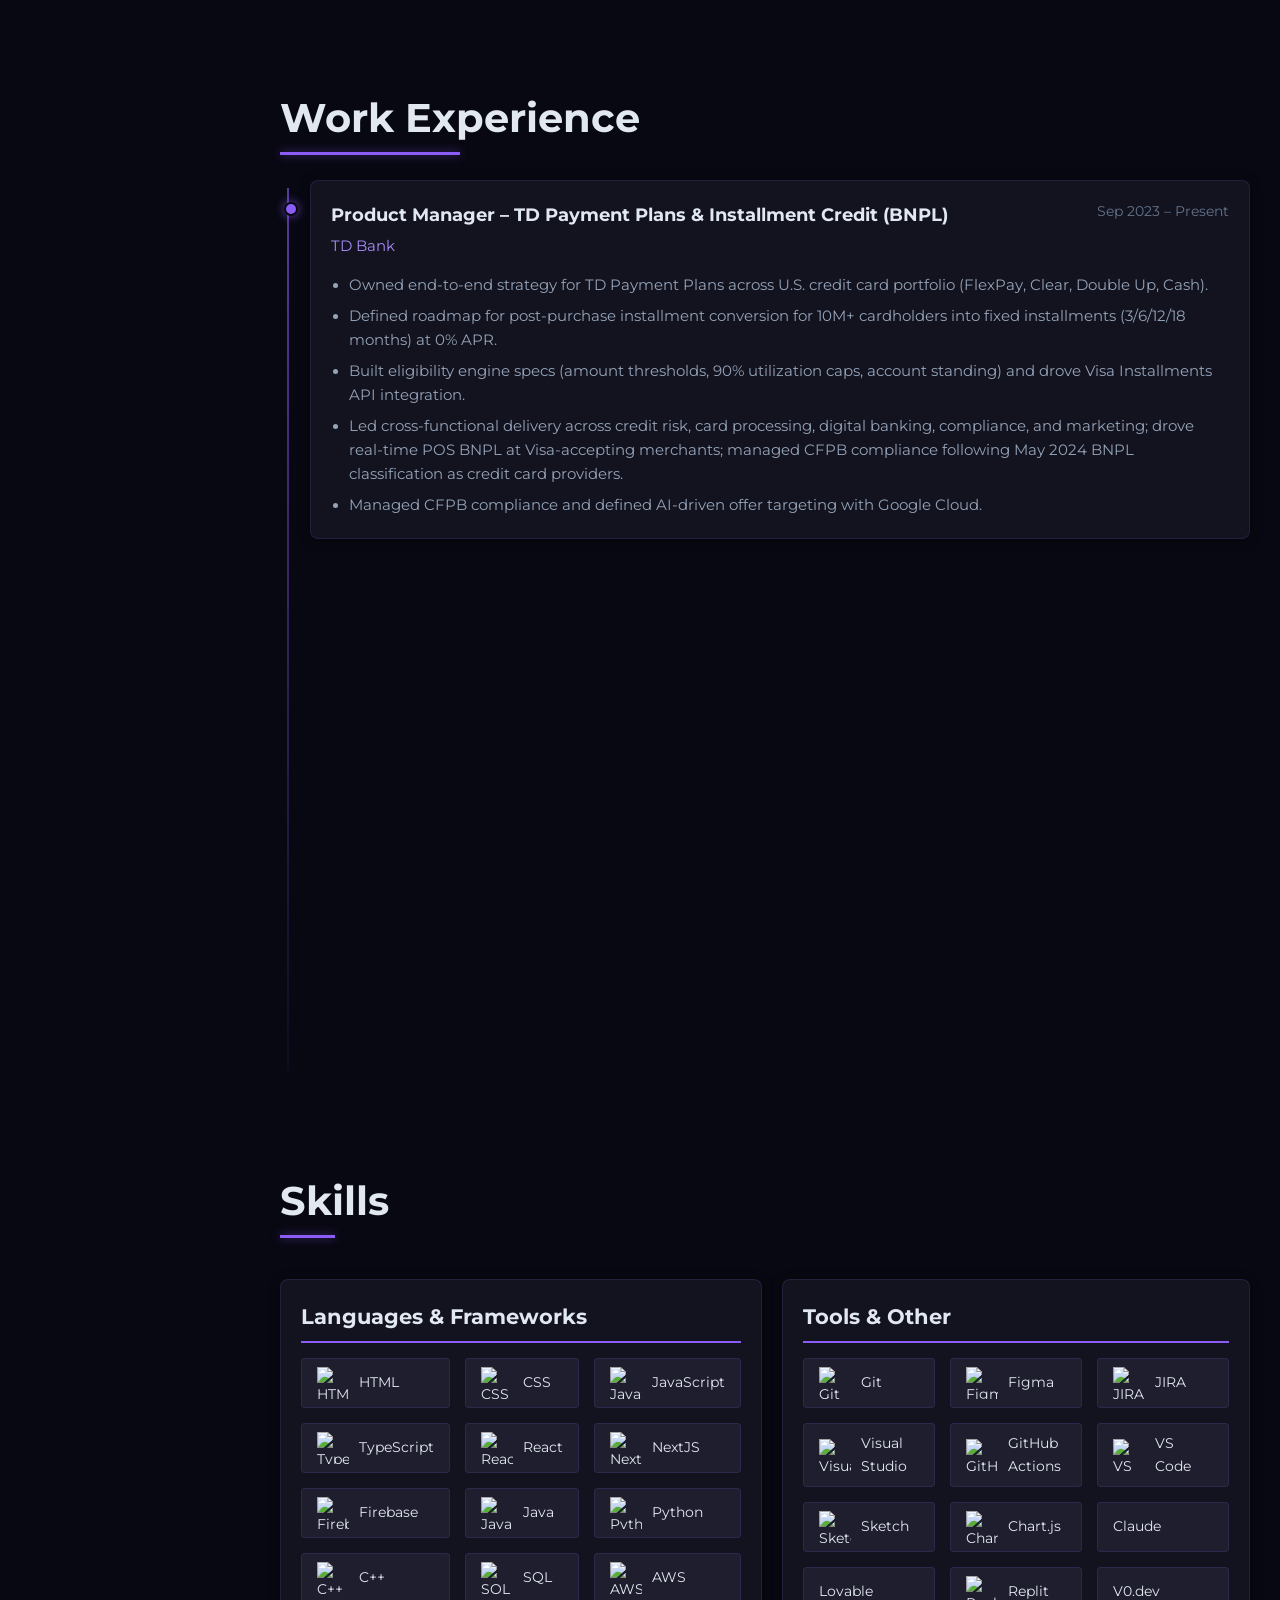
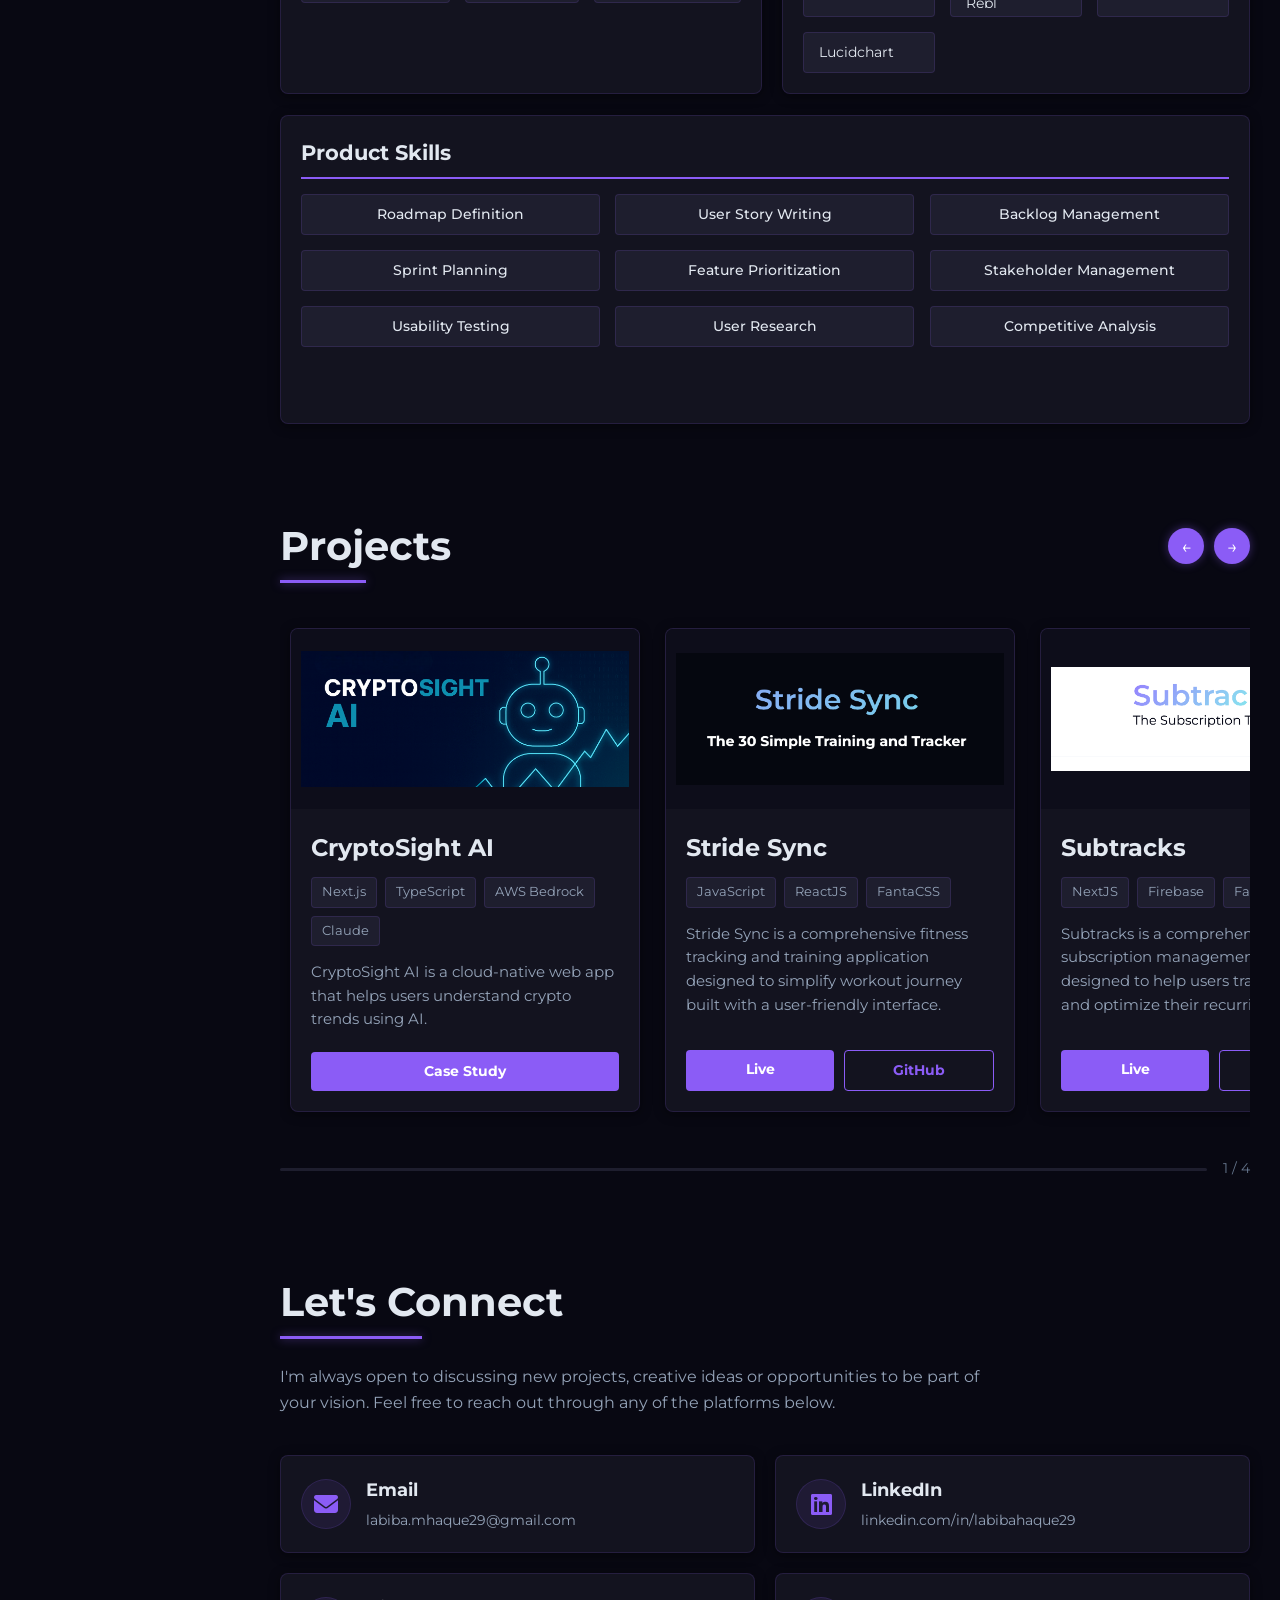
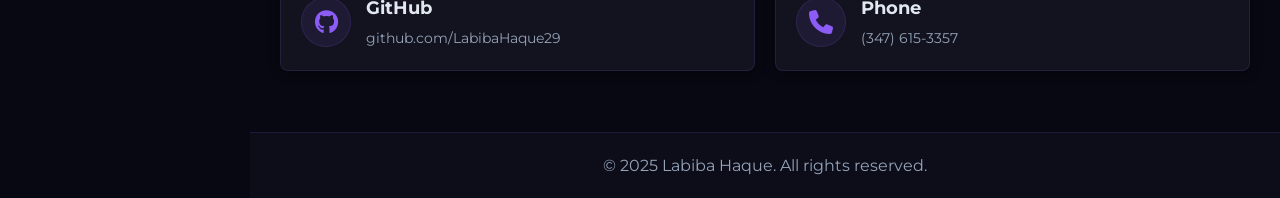
==== commit 8f000eb2: "Changed bio a little" ====
--- a/index.html
+++ b/index.html
@@ -47,7 +47,7 @@
             <h2>About Me</h2>
             <div class="about-container">
                 <div class="about-text">
-                    <p>I'm Labiba, a Product Manager at TD Bank building installment credit and mobile banking products for 10M+ customers across the U.S. I own TD Payment Plans, the bank's BNPL product, and the TD Mobile & Digital Banking platform across iOS, Android, and web.</p>
+                    <p>I'm Labiba, a Product Manager at TD Bank building installment credit and mobile banking products for 10M+ customers across the U.S. I own TD Payment Plans, the bank's BNPL product.</p>
 
                     <p>My work spans the full product stack: writing user stories, running usability tests, negotiating with credit risk teams, managing CFPB compliance, and shipping features that make payments feel simpler. I’ve worked across competitive analysis, roadmap strategy, regulatory compliance, UX design, and engineering delivery to get here.</p>
 
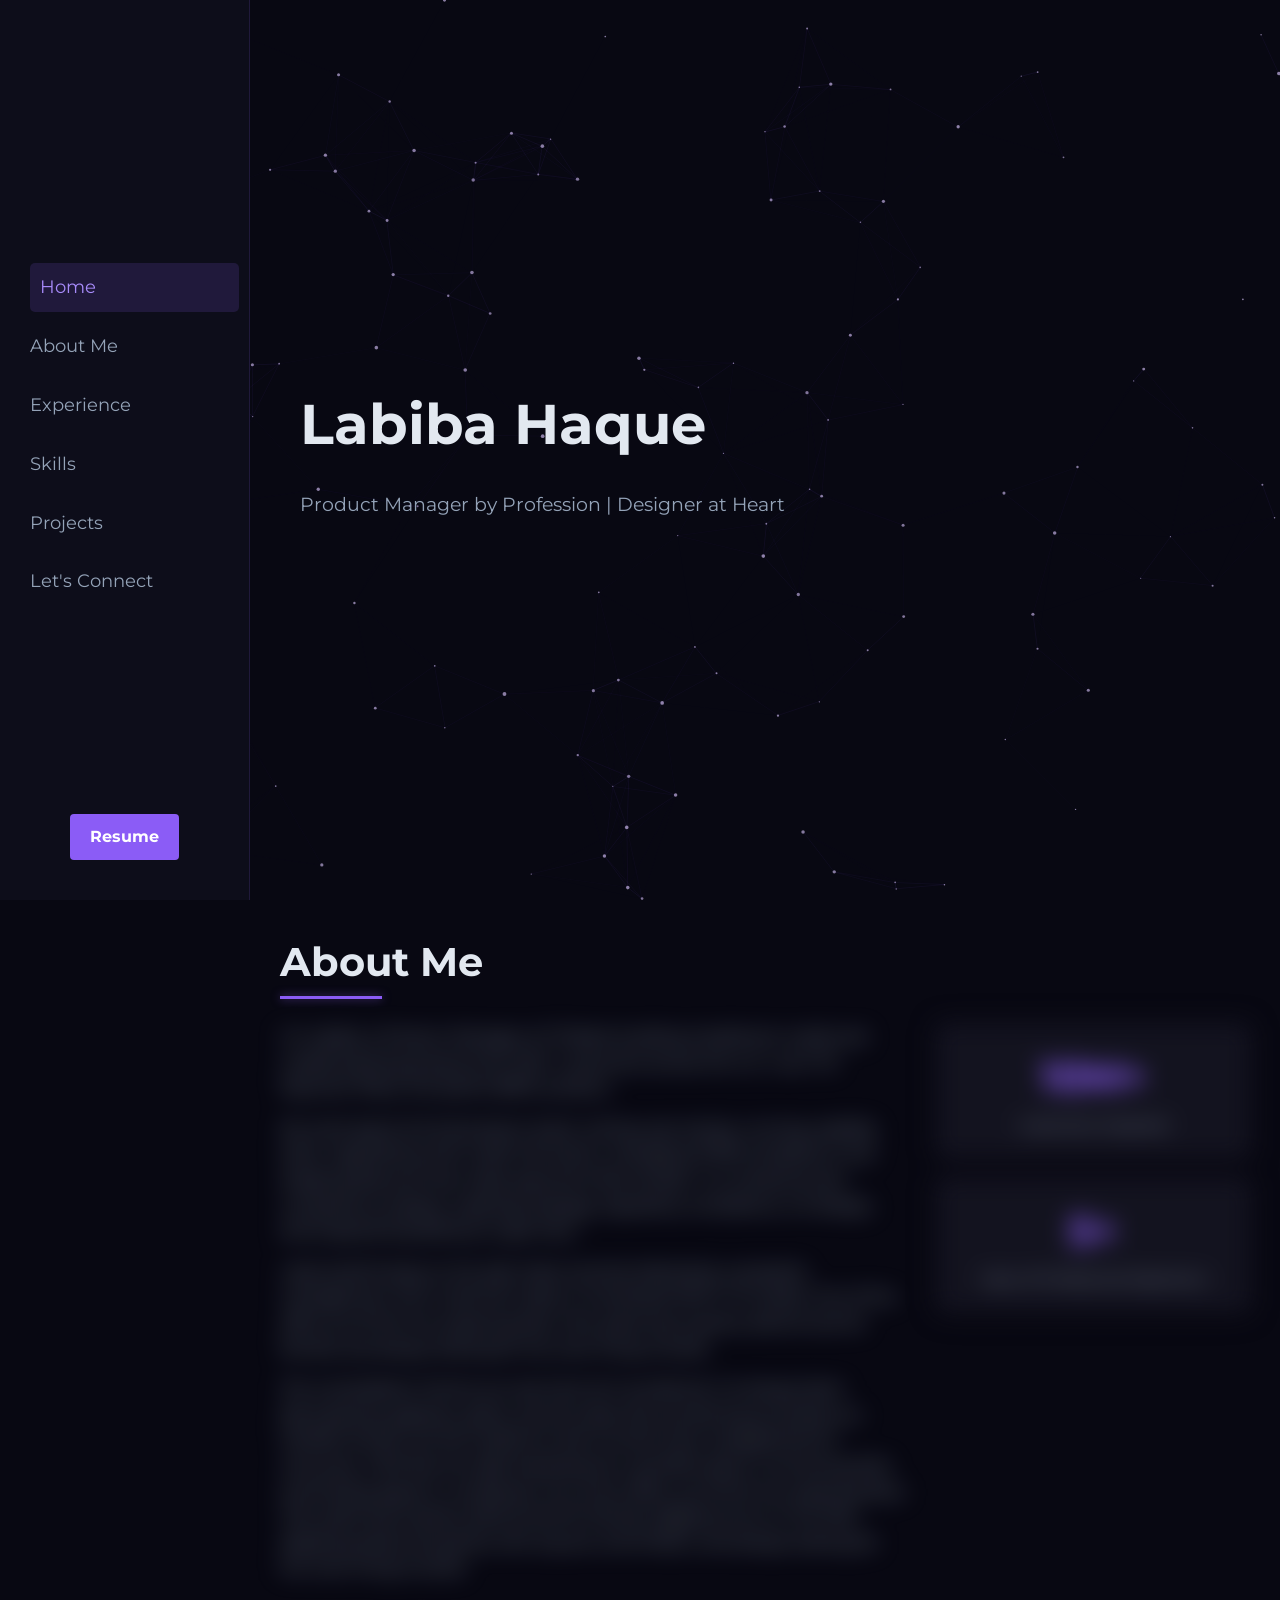
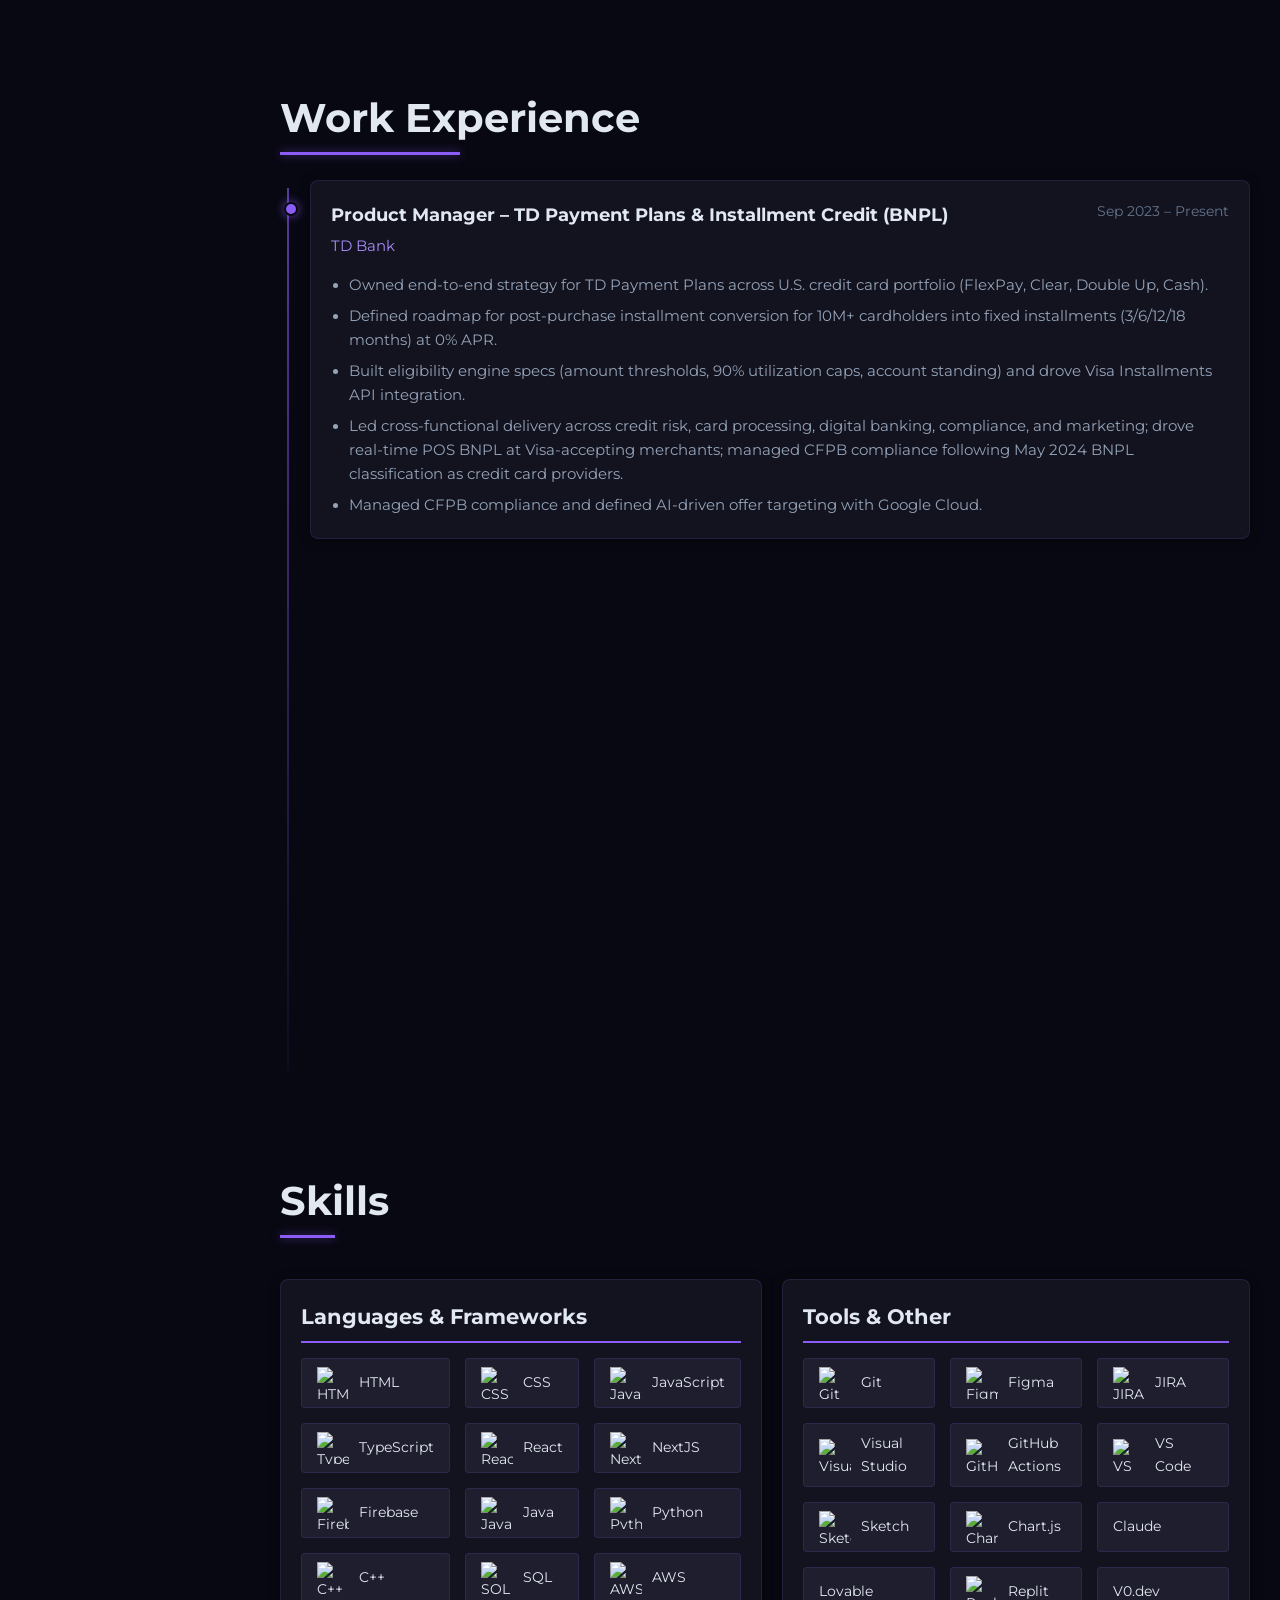
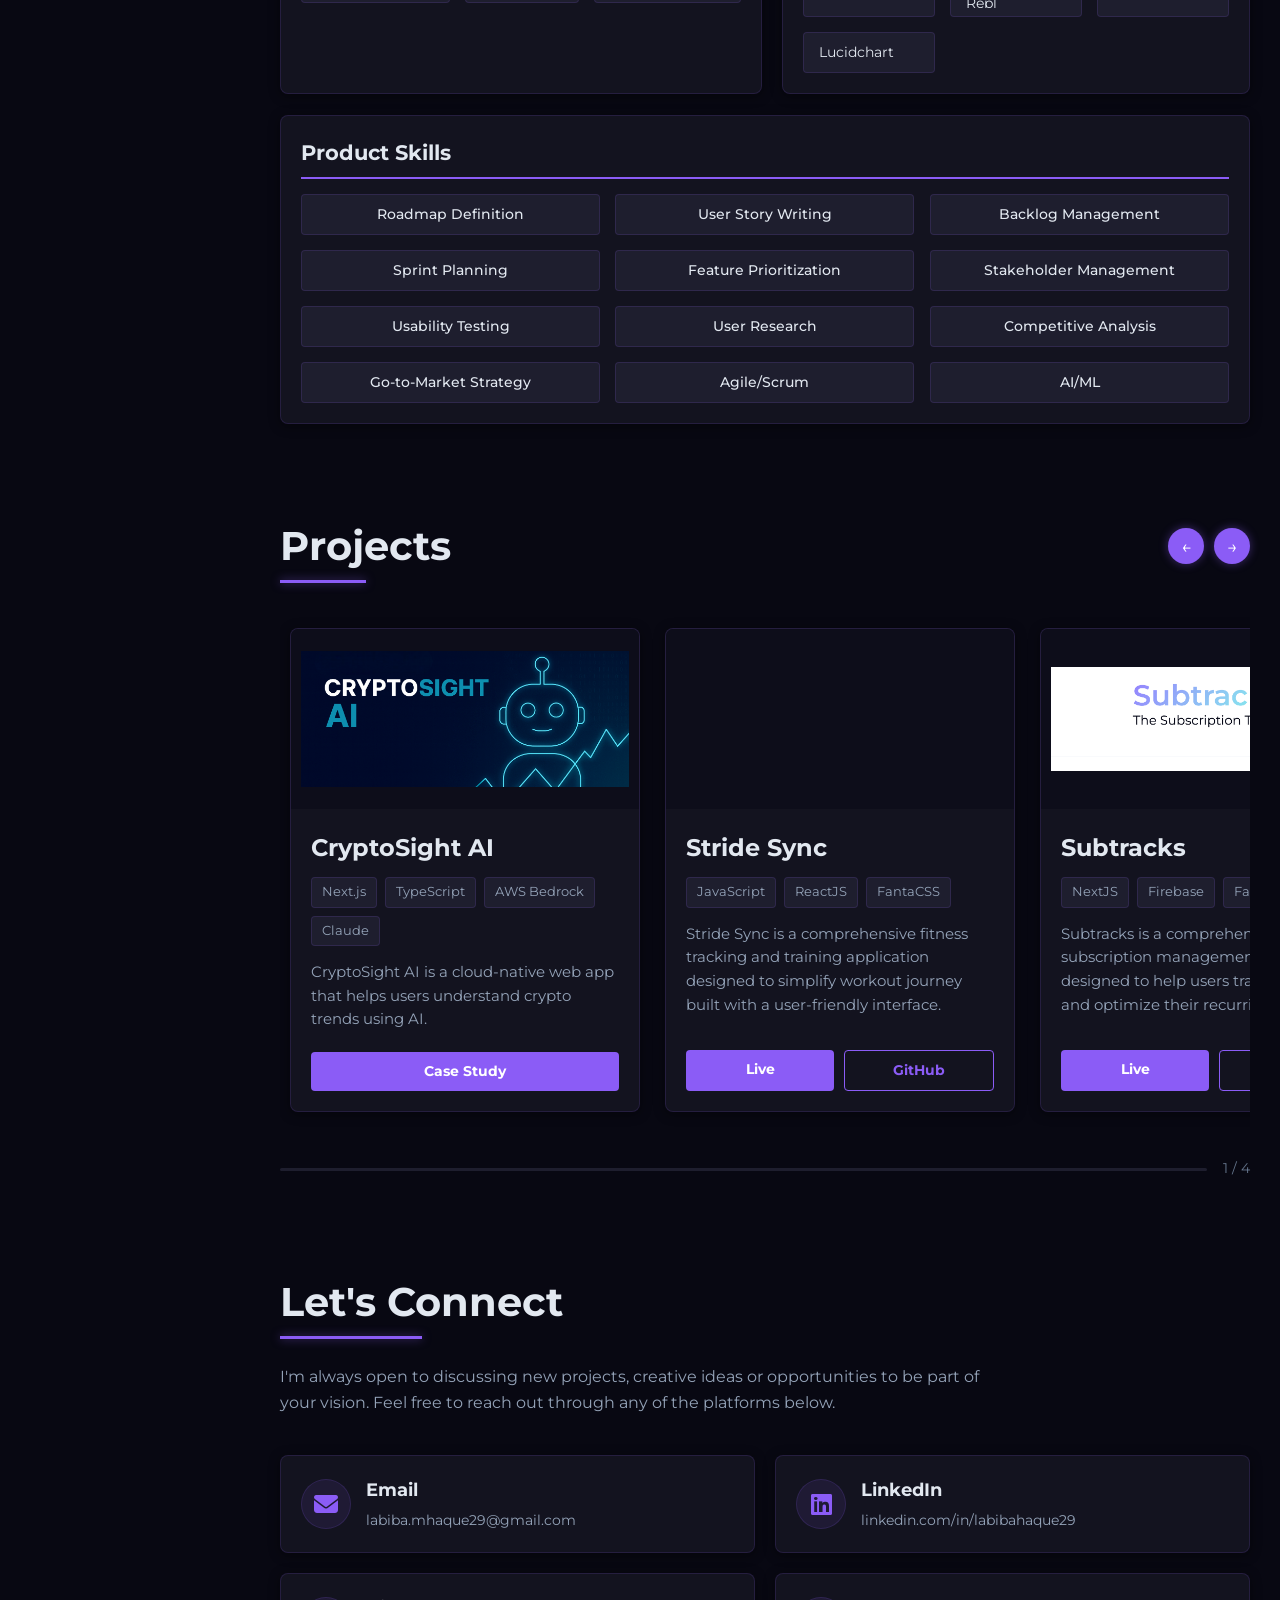
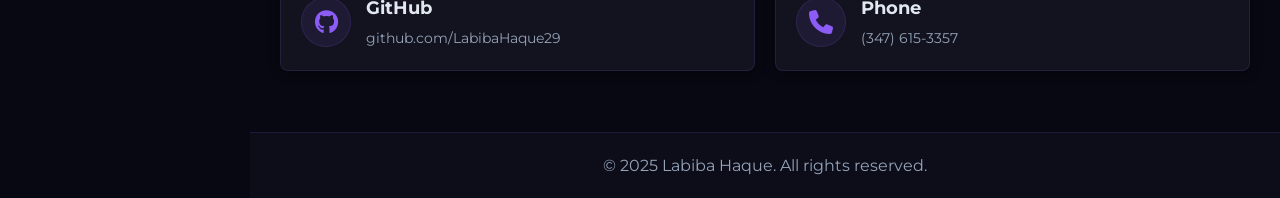
==== commit ed163cc1: "Resume Update" ====
--- a/index.html
+++ b/index.html
@@ -31,7 +31,7 @@
             <li><a href="#connect">Let's Connect</a></li>
         </ul>
         <div class="resume-download sidebar-download">
-            <a href="/public/Labiba_Haque_PM(5+years).pdf" class="download-button" download>Resume</a>
+            <a href="/public/Labiba_Haque_PM_Resume.pdf" class="download-button" download>Resume</a>
         </div>
     </nav>
     
